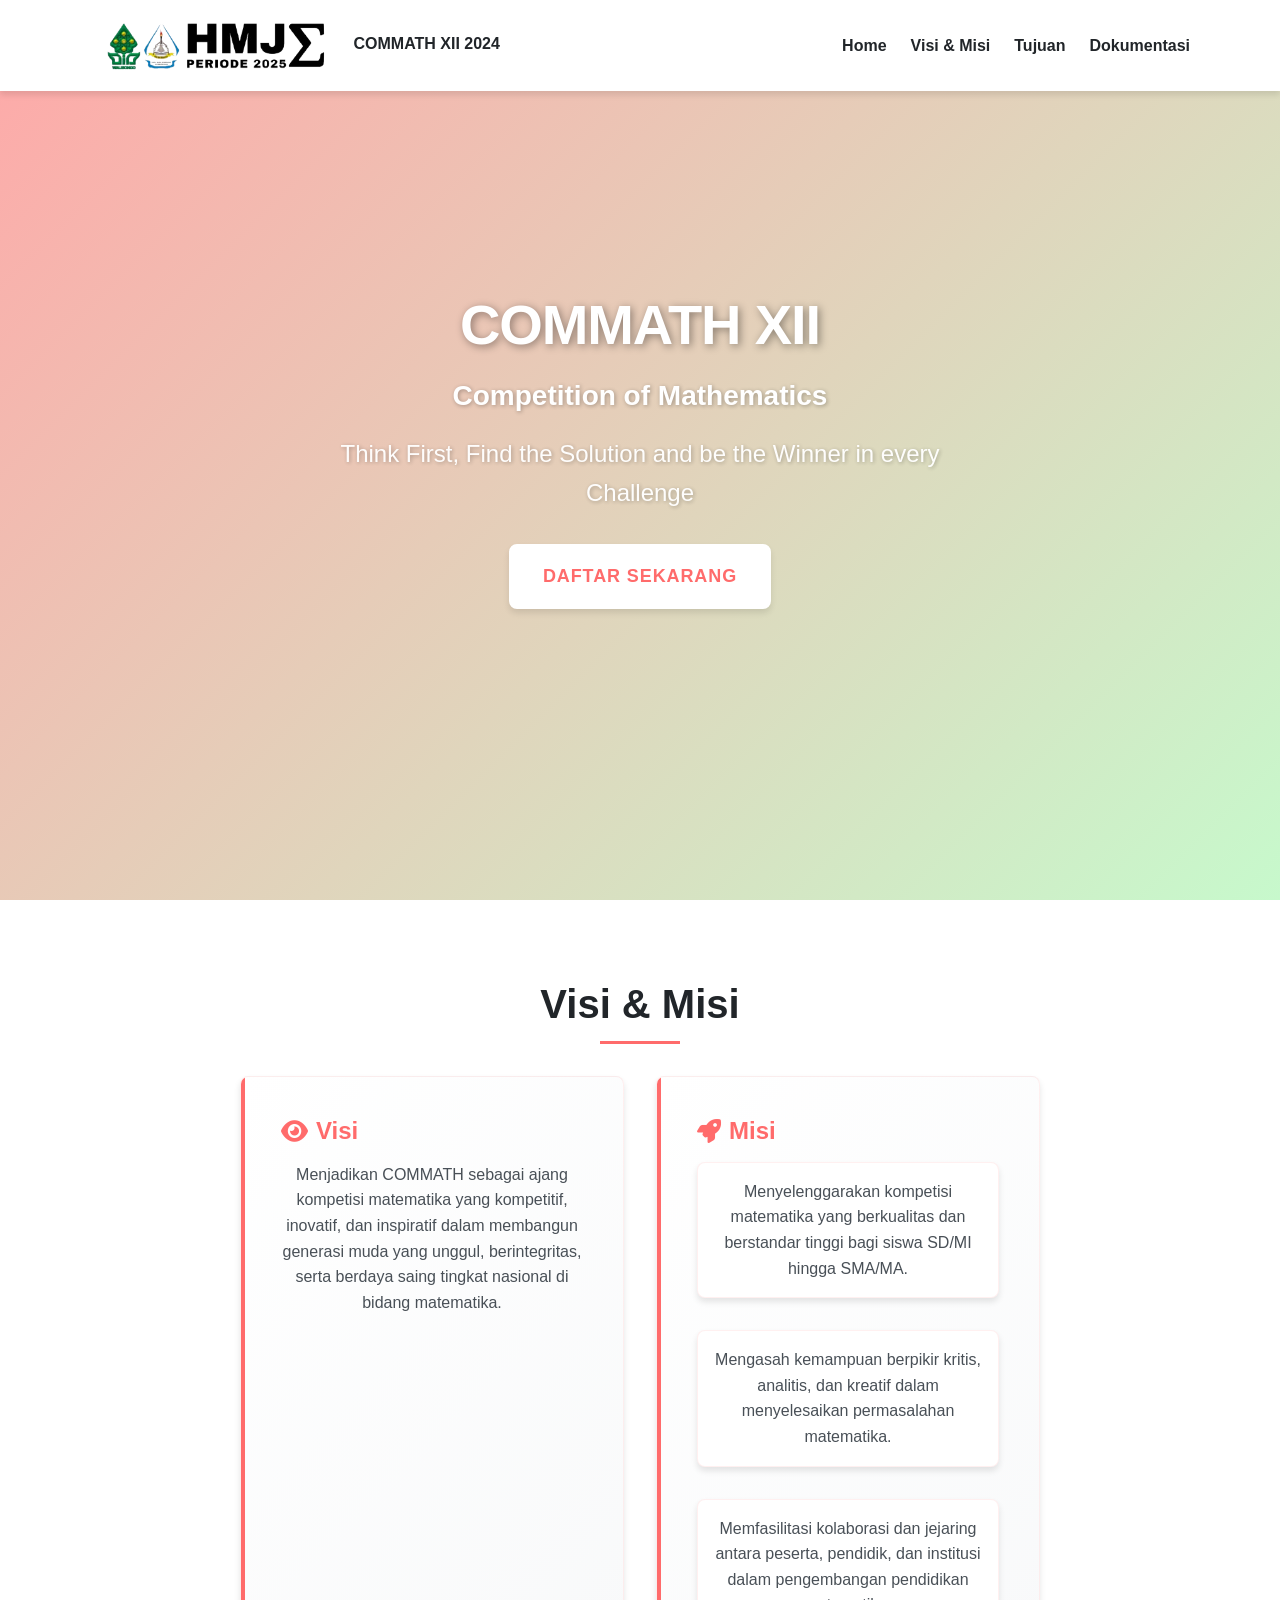
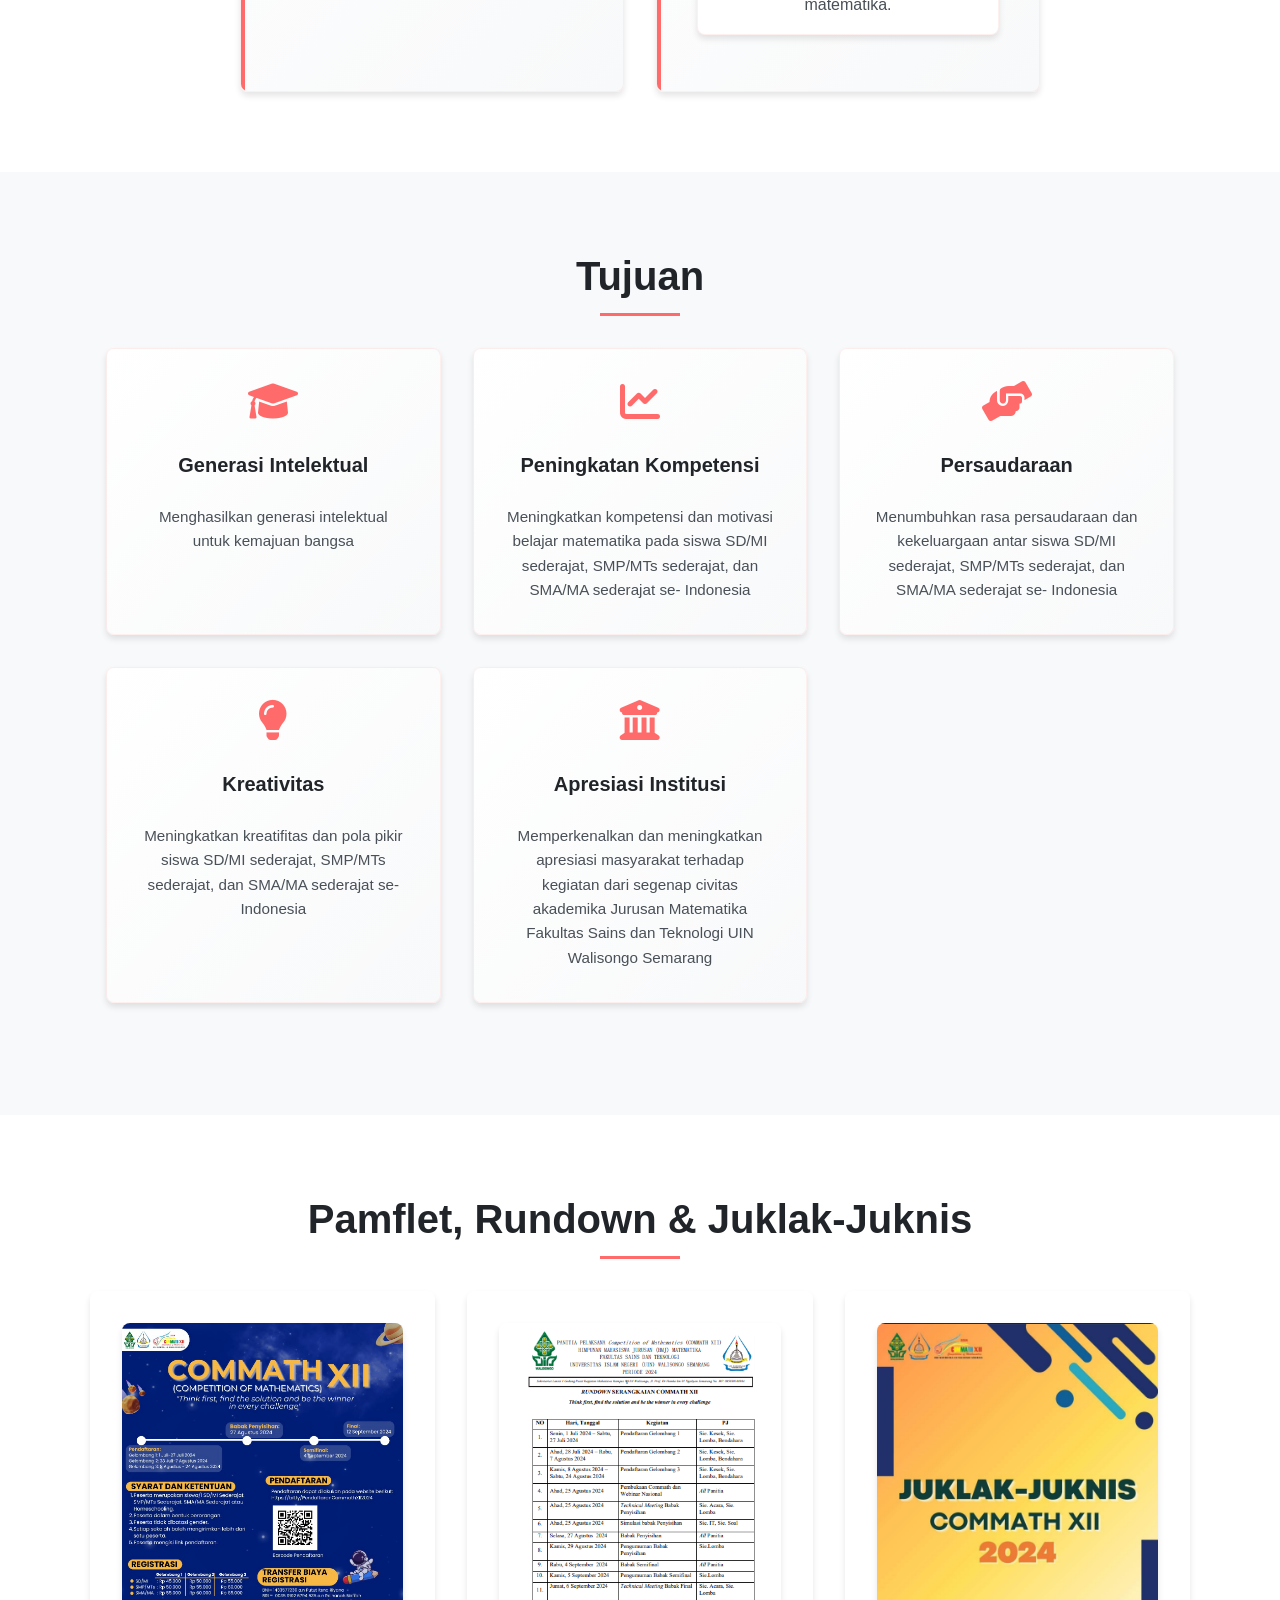
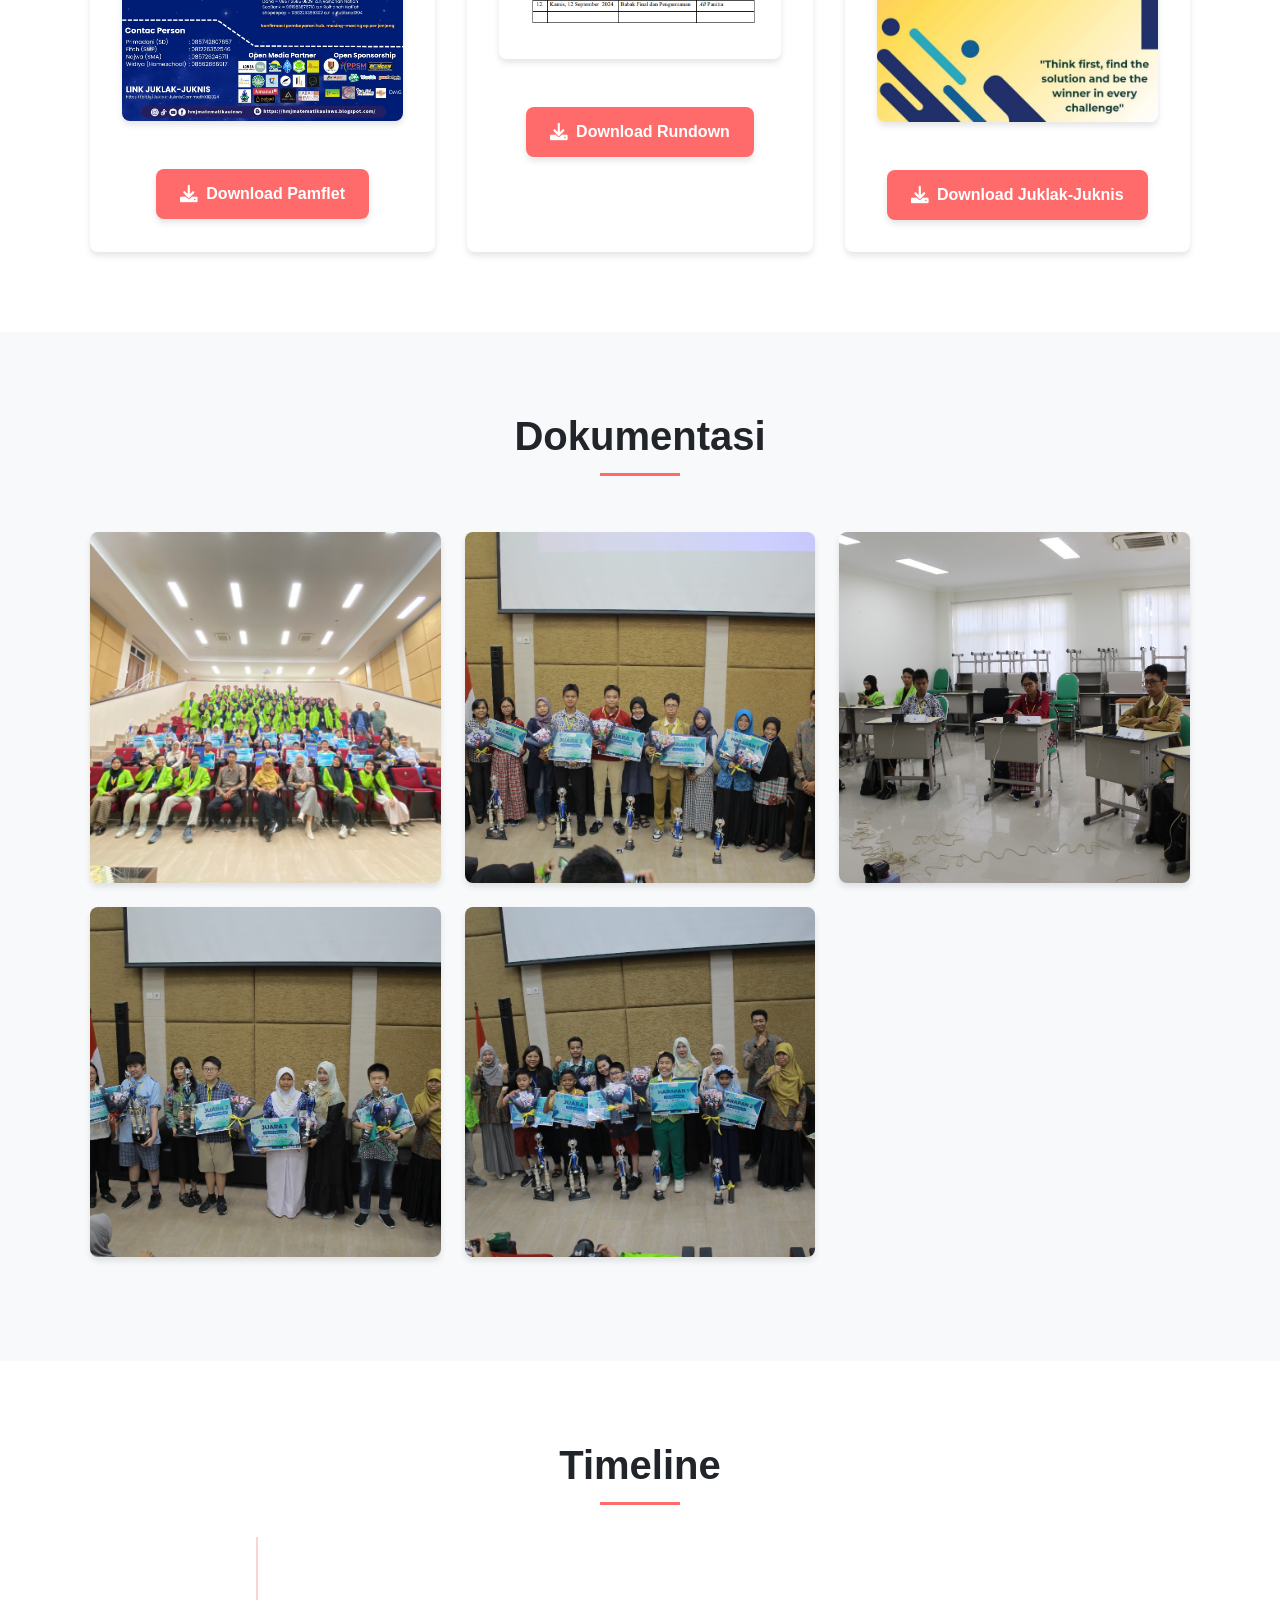
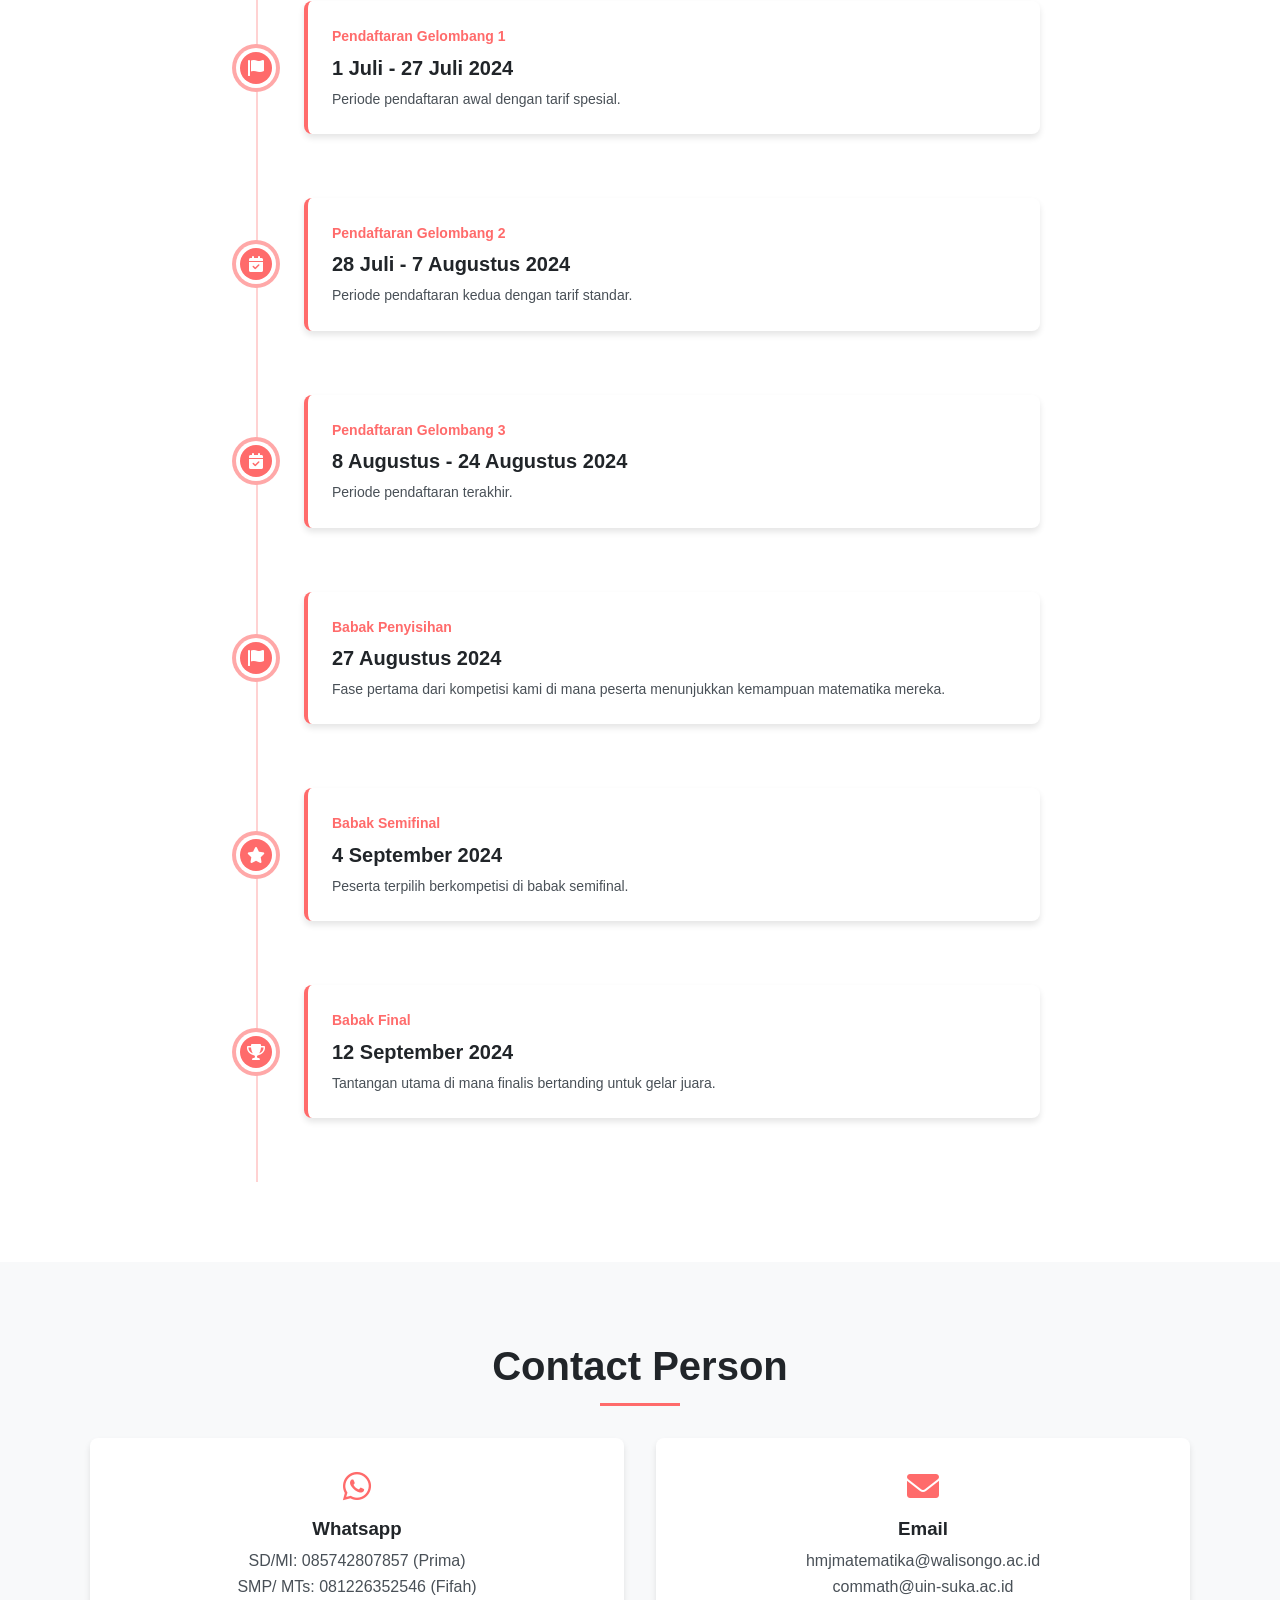
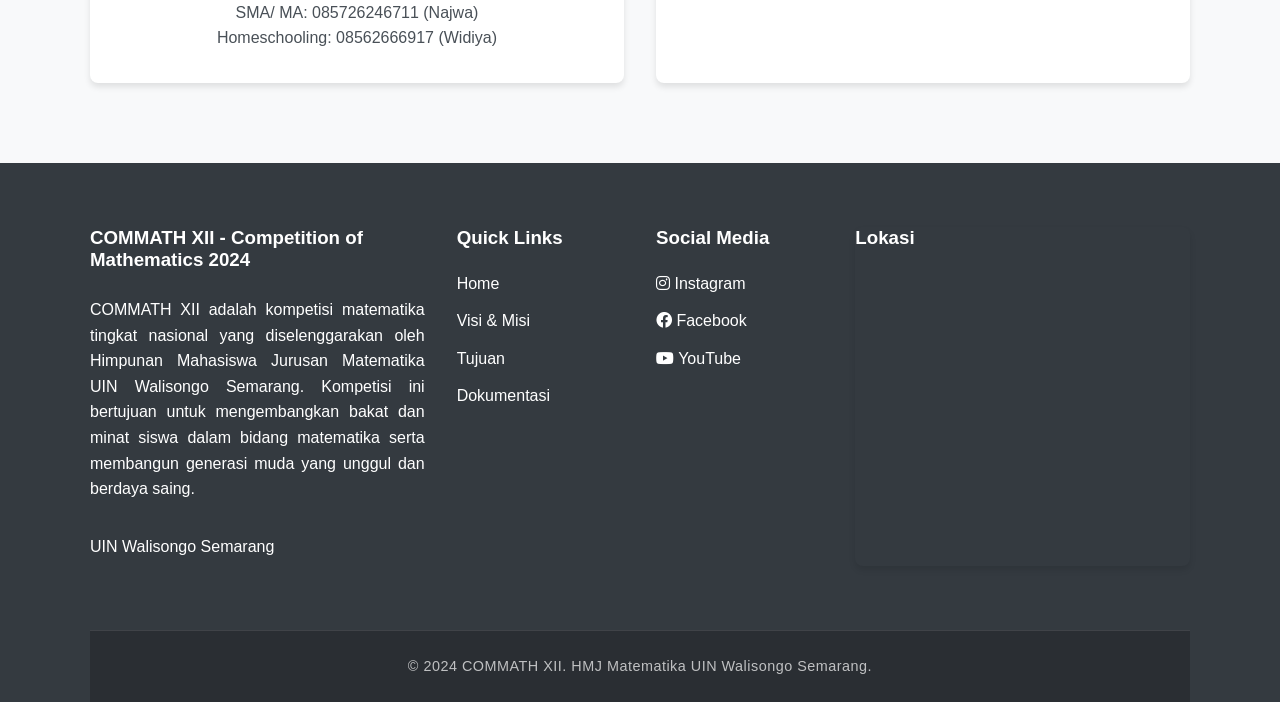
==== index.html @ 83145577 "update  sedikit" ====
<!DOCTYPE html>
<html lang="en">
<head>
  <meta charset="UTF-8">
  <meta name="viewport" content="width=device-width, initial-scale=1.0">
  <title>Commath XII 2024</title>

  <!-- Performance and SEO Optimizations -->
  <meta name="description" content="Official race event website with registration, results, and race information">
  <meta name="keywords" content="race, marathon, running event, sports">
  
  <link rel="preconnect" href="https://cdn.jsdelivr.net">
  <link rel="stylesheet" href="https://cdnjs.cloudflare.com/ajax/libs/font-awesome/6.0.0-beta3/css/all.min.css">
  <link rel="stylesheet" href="style.css">
  <link rel="icon" href="images/hmj-bulat.png" type="image/png">

</head>
<body>
    <!-- Navigation -->
    <nav>
        <div class="container">
            <div class="logo-container">
                <a href="index.html">
                    <img src="images/HMJ_MATH_4-removebg-preview (1).png" alt="Race Logo" style="height: 7.5vh; width: 27.5vh;">
                </a>
                <a href="Index.html">
                    <h4 class="logo-text" style="padding-top: 2.5%;">COMMATH XII 2024</h4>
                </a>
            </div>

            <div class="nav-links">
                <a href="index.html">Home</a>
                <a href="#vision-mission">Visi & Misi</a>
                <a href="#objectives">Tujuan</a>
                <a href="#documentation">Dokumentasi</a>
            </div>

            <button id="mobile-menu-toggle" class="mobile-menu-button">
                <i class="fas fa-bars"></i>
            </button>
        </div>
    </nav>

    <!-- Mobile Menu (Hidden by Default) -->
    <div id="mobile-menu" class="hidden">
        <div class="mobile-menu-links">
            <a href="#home">Home</a>
            <a href="#vision-mission">Visi & Misi</a>
            <a href="#objectives">Tujuan</a>
            <a href="#documentation">Dokumentasi</a>
        </div>
    </div>

    <!-- Hero Section -->
    <section id="home" class="hero section-divider">
        <div class="hero-bg">
            <div class="hero-overlay"></div>
        </div>

        <div class="hero-content">
            <h1 class="hero-title">COMMATH XII</h1>
            <p class="hero-subtitle">Competition of Mathematics</p>
            <p class="hero-tagline">Think First, Find the Solution and be the Winner in every Challenge</p>
            <a href="https://sites.google.com/student.walisongo.ac.id/commath-xii/home" class="button">Daftar Sekarang</a>
        </div>
    </section>

    <!-- Vision & Mission Section -->
    <section id="vision-mission" class="section section-dark section-divider">
        <div class="container">
            <h2 class="section-title">Visi & Misi</h2>
            <div class="section-content">
                <div class="vision-content">
                    <h3><i class="fas fa-eye"></i>Visi</h3>
                    <p>Menjadikan COMMATH sebagai ajang kompetisi matematika yang kompetitif, inovatif, dan inspiratif dalam membangun generasi muda yang unggul, berintegritas, serta berdaya saing tingkat nasional di bidang matematika.</p>
                </div>
                <div class="mission-content">
                    <h3><i class="fas fa-rocket"></i>Misi</h3>
                    <ul>
                        <li>Menyelenggarakan kompetisi matematika yang berkualitas dan berstandar tinggi bagi siswa SD/MI hingga SMA/MA.</li>
                        <li>Mengasah kemampuan berpikir kritis, analitis, dan kreatif dalam menyelesaikan permasalahan matematika.</li>
                        <li>Memfasilitasi kolaborasi dan jejaring antara peserta, pendidik, dan institusi dalam pengembangan pendidikan matematika.</li>
                    </ul>
                </div>
            </div>
        </div>
    </section>

    <!-- Objectives Section -->
    <section id="objectives" class="section section-light section-divider">
        <div class="container">
            <h2 class="section-title">Tujuan</h2>
            <div class="grid objectives-grid">
                <div class="card objective-card">
                    <i class="fas fa-graduation-cap"></i>
                    <h3>Generasi Intelektual</h3>
                    <p>Menghasilkan generasi intelektual untuk kemajuan bangsa</p>
                </div>
                <div class="card objective-card">
                    <i class="fas fa-chart-line"></i>
                    <h3>Peningkatan Kompetensi</h3>
                    <p>Meningkatkan kompetensi dan motivasi belajar matematika pada siswa SD/MI sederajat, SMP/MTs sederajat, dan SMA/MA sederajat se- Indonesia</p>
                </div>
                <div class="card objective-card">
                    <i class="fas fa-hands-helping"></i>
                    <h3>Persaudaraan</h3>
                    <p>Menumbuhkan rasa persaudaraan dan kekeluargaan antar siswa SD/MI sederajat, SMP/MTs sederajat, dan SMA/MA sederajat se- Indonesia</p>
                </div>
                <div class="card objective-card">
                    <i class="fas fa-lightbulb"></i>
                    <h3>Kreativitas</h3>
                    <p>Meningkatkan kreatifitas dan pola pikir siswa SD/MI sederajat, SMP/MTs sederajat, dan SMA/MA sederajat se- Indonesia</p>
                </div>
                <div class="card objective-card">
                    <i class="fas fa-university"></i>
                    <h3>Apresiasi Institusi</h3>
                    <p>Memperkenalkan dan meningkatkan apresiasi masyarakat terhadap kegiatan dari segenap civitas akademika Jurusan Matematika Fakultas Sains dan Teknologi UIN Walisongo Semarang</p>
                </div>
            </div>
        </div>
    </section>

    <!-- Pamphlet, Rundown & Rules Section -->
    <section id="pamphlet" class="section section-light section-divider">
        <div class="container">
            <h2 class="section-title">Pamflet, Rundown & Juklak-Juknis</h2>
            <div class="preview-grid">
                <div class="preview-item">
                    <div class="preview-container">
                        <img src="files/Pamflet.jpg" alt="Event Pamphlet" class="preview-image">
                        <a href="files/Pamflet.jpg" download class="download-button">
                            <i class="fas fa-download"></i> Download Pamflet
                        </a>
                    </div>
                </div>
                <div class="preview-item">
                    <div class="preview-container">
                        <img src="files/Rundown.png" alt="Event Rundown" class="preview-image">
                        <a href="files/RUNDOWN COMMATH XII 2024 .pdf" download class="download-button">
                            <i class="fas fa-download"></i> Download Rundown
                        </a>
                    </div>
                </div>
                <div class="preview-item">
                    <div class="preview-container">
                        <img src="files/Juklak-juknis.png" alt="Event Rundown" class="preview-image">
                        <a href="files/PETUNJUK PELAKSANAAN DAN PETUNJUK TEKNIS COMMATH XII 2024.pdf" download class="download-button">
                            <i class="fas fa-download"></i> Download Juklak-Juknis
                        </a>
                    </div>
                </div>
            </div>
        </div>
    </section>

    <!-- Documentation Section -->
    <section id="documentation" class="section section-dark section-divider">
        <div class="container">
            <h2 class="section-title">Dokumentasi</h2>
            <div class="masonry-gallery">
                <div class="gallery-item">
                    <img src="dokumentasi/commath 2024.jpg" alt="COMMATH 2024 Event">
                </div>
                <div class="gallery-item">
                    <img src="dokumentasi/IMG-20250308-WA0052.jpg" alt="COMMATH Documentation 1">
                </div>
                <div class="gallery-item">
                    <img src="dokumentasi/IMG-20250308-WA0053.jpg" alt="COMMATH Documentation 2">
                </div>
                <div class="gallery-item">
                    <img src="dokumentasi/IMG-20250308-WA0054.jpg" alt="COMMATH Documentation 3">
                </div>
                <div class="gallery-item">
                    <img src="dokumentasi/IMG-20250308-WA0055.jpg" alt="COMMATH Documentation 4">
                </div>
            </div>
        </div>
    </section>

    <!-- Schedule Section -->
    <section id="schedule" class="section section-dark section-divider">
        <div class="container">
            <h2 class="section-title">Timeline</h2>
            <div class="timeline">
                <div class="timeline-item">
                    <div class="timeline-dot">
                        <i class="fas fa-flag"></i>
                    </div>
                    <div class="timeline-content">
                        <div class="timeline-time">Pendaftaran Gelombang 1</div>
                        <h3 class="timeline-title">1 Juli - 27 Juli 2024</h3>
                        <p class="timeline-description">Periode pendaftaran awal dengan tarif spesial.</p>
                    </div>
                </div>

                <div class="timeline-item">
                    <div class="timeline-dot">
                        <i class="fas fa-calendar-check"></i>
                    </div>
                    <div class="timeline-content">
                        <div class="timeline-time">Pendaftaran Gelombang 2</div>
                        <h3 class="timeline-title">28 Juli - 7 Augustus 2024</h3>
                        <p class="timeline-description">Periode pendaftaran kedua dengan tarif standar.</p>
                    </div>
                </div>

                <div class="timeline-item">
                    <div class="timeline-dot">
                        <i class="fas fa-calendar-check"></i>
                    </div>
                    <div class="timeline-content">
                        <div class="timeline-time">Pendaftaran Gelombang 3</div>
                        <h3 class="timeline-title">8 Augustus - 24 Augustus 2024</h3>
                        <p class="timeline-description">Periode pendaftaran terakhir.</p>
                    </div>
                </div>

                <div class="timeline-item">
                    <div class="timeline-dot">
                        <i class="fas fa-flag"></i>
                    </div>
                    <div class="timeline-content">
                        <div class="timeline-time">Babak Penyisihan</div>
                        <h3 class="timeline-title">27 Augustus 2024</h3>
                        <p class="timeline-description">Fase pertama dari kompetisi kami di mana peserta menunjukkan kemampuan matematika mereka.</p>
                    </div>
                </div>

                <div class="timeline-item">
                    <div class="timeline-dot">
                        <i class="fas fa-star"></i>
                    </div>
                    <div class="timeline-content">
                        <div class="timeline-time">Babak Semifinal</div>
                        <h3 class="timeline-title">4 September 2024</h3>
                        <p class="timeline-description">Peserta terpilih berkompetisi di babak semifinal.</p>
                    </div>
                </div>

                <div class="timeline-item">
                    <div class="timeline-dot">
                        <i class="fas fa-trophy"></i>
                    </div>
                    <div class="timeline-content">
                        <div class="timeline-time">Babak Final</div>
                        <h3 class="timeline-title">12 September 2024</h3>
                        <p class="timeline-description">Tantangan utama di mana finalis bertanding untuk gelar juara.</p>
                    </div>
                </div>
            </div>
        </div>
    </section>



    <!-- Contact Section -->
    <section id="contact" class="section section-light section-divider">
        <div class="container">
            <h2 class="section-title">Contact Person</h2>
            <div class="contact-grid">
                <div class="contact-card">
                    <i class="fab fa-whatsapp fa-2x"></i>
                    <h3>Whatsapp</h3>
                    <a href="https://wa.me/+6285742807857"><p>SD/MI: 085742807857 (Prima)</p></a>
                    <a href="https://wa.me/+6281226352546"><p>SMP/ MTs: 081226352546 (Fifah) </p></a>
                    <a href="https://wa.me/+6285726246711"><p>SMA/ MA: 085726246711 (Najwa) </p></a>
                    <a href="https://wa.me/+628562666917"><p>Homeschooling: 08562666917 (Widiya)</p></a>
                </div>
                <div class="contact-card">
                    <i class="fas fa-envelope fa-2x"></i>
                    <h3>Email</h3>
                    <p>hmjmatematika@walisongo.ac.id</p>
                    <p>commath@uin-suka.ac.id</p>
                </div>
            </div>
        </div>
    </section>

    <!-- Footer Section -->
    <footer class="footer section-dark">
        <div class="container">
            <div class="footer-content-simple">
                <div class="footer-info">
                    <h3>COMMATH XII - Competition of Mathematics 2024</h3>
                    <span>COMMATH XII adalah kompetisi matematika tingkat nasional yang diselenggarakan oleh Himpunan Mahasiswa Jurusan Matematika UIN Walisongo Semarang. Kompetisi ini bertujuan untuk mengembangkan bakat dan minat siswa dalam bidang matematika serta membangun generasi muda yang unggul dan berdaya saing.</span>
                    <span>UIN Walisongo Semarang</span>
                </div>
                <div class="footer-links">
                    <h3>Quick Links</h3>
                    <a href="#home">Home</a>
                    <a href="#vision-mission">Visi & Misi</a>
                    <a href="#objectives">Tujuan</a>
                    <a href="#documentation">Dokumentasi</a>
                </div>
                <div class="footer-links">
                    <h3>Social Media</h3>
                    <a href="https://www.instagram.com/commath_xii?igsh=dm9lcGppYjM4enRo" target="_blank" rel="noopener noreferrer"><i class="fab fa-instagram"></i> Instagram</a>
                    <a href="https://www.facebook.com/commath.uinws" target="_blank" rel="noopener noreferrer"><i class="fab fa-facebook"></i> Facebook</a>
                    <a href="https://www.youtube.com/@hmjmatematikauinws" target="_blank" rel="noopener noreferrer"><i class="fab fa-youtube"></i> YouTube</a>
                </div>
                <div class="footer-map">
                    <h3>Lokasi</h3>
                    <iframe src="https://www.google.com/maps/embed?pb=!1m18!1m12!1m3!1d12354.808992636892!2d110.34227002259759!3d-6.992892138251062!2m3!1f0!2f0!3f0!3m2!1i1024!2i768!4f13.1!3m3!1m2!1s0x2e708bbf356c97a5%3A0x526e5a5b2b1eb18e!2sUniversitas%20Islam%20Negeri%20Walisongo%20Semarang!5e1!3m2!1sid!2sid!4v1741941504919!5m2!1sid!2sid" style="border:0; width:100%; height:300px;" allowfullscreen="" loading="lazy"></iframe>
                </div>
            </div>
            <div class="footer-bottom">
                <p class="footer-text">&copy; 2024 COMMATH XII. HMJ Matematika UIN Walisongo Semarang.</p>
            </div>
        </div>
    </footer>

    <script>
        // Mobile Menu Toggle
        const mobileMenuToggle = document.getElementById('mobile-menu-toggle');
        const mobileMenu = document.getElementById('mobile-menu');
        const overlay = document.createElement('div');
        overlay.classList.add('overlay');
        document.body.appendChild(overlay);

        function toggleMobileMenu() {
            mobileMenu.classList.toggle('active');
            overlay.classList.toggle('active');
            document.body.style.overflow = mobileMenu.classList.contains('active') ? 'hidden' : '';
        }

        mobileMenuToggle.addEventListener('click', toggleMobileMenu);
        overlay.addEventListener('click', toggleMobileMenu);

        // Add click event listeners to mobile menu links
        const mobileMenuLinks = document.querySelectorAll('.mobile-menu-links a');
        mobileMenuLinks.forEach(link => {
            link.addEventListener('click', toggleMobileMenu);
        });

        // Smooth Scrolling
        document.querySelectorAll('a[href^="#"]').forEach(anchor => {
            anchor.addEventListener('click', function (e) {
                e.preventDefault();
                document.querySelector(this.getAttribute('href'))
                    .scrollIntoView({
                        behavior: 'smooth'
                    });
            });
        });

        // FAQ Toggle Functionality
        function toggleFAQ(id) {
            const answer = document.getElementById(`faq-answer-${id}`);
            const icon = answer.previousElementSibling.querySelector('i');
            
            if (answer.style.display === 'block') {
                answer.style.display = 'none';
                icon.classList.remove('fa-chevron-up');
                icon.classList.add('fa-chevron-down');
            } else {
                answer.style.display = 'block';
                icon.classList.remove('fa-chevron-down');
                icon.classList.add('fa-chevron-up');
            }
        }

        // Lightbox Functionality
        function openLightbox(imageSrc) {
            const lightbox = document.getElementById('lightbox');
            const lightboxImg = document.getElementById('lightbox-img');
            lightboxImg.src = imageSrc;
            lightbox.style.display = 'flex';
        }

        function closeLightbox() {
            document.getElementById('lightbox').style.display = 'none';
        }

        // Performance and Accessibility Improvements
        document.addEventListener('DOMContentLoaded', () => {
            // Lazy load images
            const images = document.querySelectorAll('img[src]');
            const imageObserver = new IntersectionObserver((entries, observer) => {
                entries.forEach(entry => {
                    if (entry.isIntersecting) {
                        const img = entry.target;
                        img.setAttribute('loading', 'lazy');
                        observer.unobserve(img);
                    }
                });
            });

            images.forEach(img => imageObserver.observe(img));

            // Keyboard accessibility for lightbox
            document.addEventListener('keydown', (e) => {
                const lightbox = document.getElementById('lightbox');
                if (e.key === 'Escape' && lightbox.style.display === 'flex') {
                    closeLightbox();
                }
            });
        });
    </script>
</body>
</html>
---- style.css ----
:root {
  --color-primary: #ff6b6b;
  --color-primary-rgb: 255, 107, 107;
  --color-primary-light: #ffa8a8;
  --color-primary-dark: #e63946;
  --color-secondary: #4ecdc4;
  --color-secondary-light: #c7f9cc;
  --color-secondary-dark: #1a936f;
  --color-background: #f8f9fa;
  --color-text: #212529;
  --color-text-rgb: 33, 37, 41;
  --color-text-light: #495057;
  --color-white: #ffffff;
  --color-dark: #343a40;
  --color-accent: #ffbe0b;
  --color-success: #38b000;
  --color-info: #3a86ff;
  --color-warning: #ff9e00;
  --color-danger: #d90429;
  --shadow-sm: 0 2px 4px rgba(0, 0, 0, 0.05);
  --shadow: 0 4px 6px rgba(0, 0, 0, 0.1);
  --shadow-lg: 0 10px 15px rgba(0, 0, 0, 0.1);
  --border-radius: 8px;
  --border-radius-lg: 12px;
  --transition: all 0.3s ease;
}

* {
  margin: 0;
  padding: 0;
  box-sizing: border-box;
}

body {
  font-family: 'Montserrat', sans-serif;
  background-color: var(--color-background);
  color: var(--color-text);
  line-height: 1.6;
  overflow-x: hidden;
}

.container {
  width: 100%;
  max-width: 1200px;
  margin: 0 auto;
  padding: 0 20px;
}

h1, h2, h3, h4, h5, h6 {
  margin-bottom: 0.5em;
  line-height: 1.2;
  font-weight: 700;
}

a {
  text-decoration: none;
  color: inherit;
}

ul {
  list-style: none;
}

img {
  max-width: 100%;
  height: auto;
}

/* Utilities */
.text-center {
  text-align: center;
}

.mt-1 { margin-top: 0.25rem; }
.mt-2 { margin-top: 0.5rem; }
.mt-3 { margin-top: 1rem; }
.mt-4 { margin-top: 1.5rem; }
.mt-5 { margin-top: 3rem; }

.mb-1 { margin-bottom: 0.25rem; }
.mb-2 { margin-bottom: 0.5rem; }
.mb-3 { margin-bottom: 1rem; }
.mb-4 { margin-bottom: 1.5rem; }
.mb-5 { margin-bottom: 3rem; }

/* Navigation */
nav {
  position: fixed;
  top: 0;
  left: 0;
  right: 0;
  z-index: 100;
  background-color: var(--color-white);
  box-shadow: var(--shadow);
  padding: 0.5rem 0;
  transition: var(--transition);
}

nav.scrolled {
  padding: 0.5rem 0;
}

nav .container {
  display: flex;
  justify-content: space-between;
  align-items: center;
}

.logo-container {
  display: flex;
  align-items: center;
}

.logo-container img {
  height: 40px;
  width: auto;
  margin-right: 1rem;
  transition: var(--transition);
}

.nav-links {
  display: none;
}

.nav-links a {
  color: var(--color-text);
  font-weight: 600;
  margin-left: 1.5rem;
  position: relative;
  padding: 0.5rem 0;
  transition: var(--transition);
}

.nav-links a:hover {
  color: var(--color-primary);
}

.nav-links a::after {
  content: '';
  position: absolute;
  width: 0;
  height: 2px;
  bottom: 0;
  left: 50%;
  transform: translateX(-50%);
  background-color: var(--color-primary);
  transition: var(--transition);
}

.nav-links a:hover::after,
.nav-links a.active::after {
  width: 100%;
}

.nav-links a.active {
  color: var(--color-primary);
}

.mobile-menu-button {
  background: none;
  border: none;
  color: var(--color-text);
  font-size: 1.5rem;
  cursor: pointer;
  transition: var(--transition);
  width: 40px;
  height: 40px;
  display: flex;
  align-items: center;
  justify-content: center;
  border-radius: 50%;
}

.mobile-menu-button:hover {
  background-color: var(--color-background);
  color: var(--color-primary);
}

/* Mobile Menu */
.overlay {
  position: fixed;
  top: 0;
  left: 0;
  right: 0;
  bottom: 0;
  background-color: rgba(0, 0, 0, 0.5);
  z-index: 150;
  opacity: 0;
  visibility: hidden;
  transition: var(--transition);
}

.overlay.active {
  opacity: 1;
  visibility: visible;
}

#mobile-menu {
  position: fixed;
  top: 0;
  right: -100%;
  width: 80%;
  max-width: 300px;
  height: 100%;
  background-color: var(--color-white);
  box-shadow: var(--shadow-lg);
  z-index: 200;
  transition: var(--transition);
  padding: 2rem;
  display: flex;
  flex-direction: column;
}

#mobile-menu.active {
  right: 0;
}

.mobile-menu-header {
  display: flex;
  justify-content: space-between;
  align-items: center;
  margin-bottom: 2rem;
}

.mobile-menu-close {
  background: none;
  border: none;
  color: var(--color-text);
  font-size: 1.5rem;
  cursor: pointer;
  transition: var(--transition);
}

.mobile-menu-close:hover {
  color: var(--color-primary);
}

.mobile-menu-links {
  display: flex;
  flex-direction: column;
}

.mobile-menu-links a {
  padding: 0.75rem 0;
  font-size: 1.125rem;
  font-weight: 600;
  color: var(--color-text);
  border-bottom: 1px solid var(--color-background);
  transition: var(--transition);
}

.mobile-menu-links a:hover {
  color: var(--color-primary);
  padding-left: 0.5rem;
}

/* Hero Section */
.hero {
  position: relative;
  height: 100vh;
  display: flex;
  align-items: center;
  justify-content: center;
  text-align: center;
  overflow: hidden;
}

.hero-bg {
  position: absolute;
  top: 0;
  left: 0;
  width: 100%;
  height: 100%;
  background: linear-gradient(135deg, var(--color-primary-light), var(--color-secondary-light));
  z-index: 1;
}

.hero-overlay {
  position: absolute;
  top: 0;
  left: 0;
  width: 100%;
  height: 100%;
  z-index: 2;
}

.hero-content {
  position: relative;
  z-index: 3;
  padding: 0 20px;
  max-width: 800px;
  opacity: 0;
  transform: translateY(20px);
  animation: fadeInUp 1s ease-out forwards;
}

@keyframes fadeInUp {
  from {
    opacity: 0;
    transform: translateY(20px);
  }
  to {
    opacity: 1;
    transform: translateY(0);
  }
}

.hero-title {
  font-size: 3.5rem;
  font-weight: 800;
  margin-bottom: 1rem;
  color: var(--color-white);
  line-height: 1.2;
  letter-spacing: -0.02em;
  text-shadow: 2px 2px 8px rgba(0, 0, 0, 0.4);
}

.hero-subtitle {
  font-size: 1.75rem;
  color: var(--color-white);
  margin-bottom: 1rem;
  opacity: 1;
  font-weight: 600;
  text-shadow: 1px 1px 4px rgba(0, 0, 0, 0.3);
}

.hero-tagline {
  font-size: 1.25rem;
  color: var(--color-white);
  max-width: 42rem;
  margin: 0 auto 2rem;
  opacity: 0.95;
  line-height: 1.6;
  text-shadow: 1px 1px 4px rgba(0, 0, 0, 0.3);
}

.hero .button {
  font-size: 1.125rem;
  padding: 1rem 2rem;
  text-transform: uppercase;
  letter-spacing: 0.05em;
  background-color: var(--color-white);
  color: var(--color-primary);
  border: 2px solid var(--color-white);
  transition: all 0.3s ease;
}

.hero .button:hover {
  background-color: transparent;
  color: var(--color-white);
  transform: translateY(-2px);
  box-shadow: 0 4px 12px rgba(0, 0, 0, 0.15);
}

@media (max-width: 768px) {
  .hero-title {
    font-size: 2.5rem;
  }
  
  .hero-subtitle {
    font-size: 1.5rem;
  }
  
  .hero-tagline {
    font-size: 1.125rem;
  }
  
  .hero .button {
    font-size: 1rem;
    padding: 0.875rem 1.75rem;
  }
}

.button {
  display: inline-block;
  background-color: var(--color-primary);
  color: var(--color-white);
  padding: 0.75rem 1.5rem;
  border-radius: var(--border-radius);
  font-weight: 600;
  box-shadow: var(--shadow);
  transition: var(--transition);
  border: none;
  cursor: pointer;
}

.button:hover {
  background-color: var(--color-primary-dark);
  transform: translateY(-2px);
  box-shadow: var(--shadow-lg);
}

.button.button-secondary {
  background-color: var(--color-secondary);
}

.button.button-secondary:hover {
  background-color: var(--color-secondary-dark);
}

.button.button-outline {
  background-color: transparent;
  border: 2px solid var(--color-primary);
  color: var(--color-primary);
}

.button.button-outline:hover {
  background-color: var(--color-primary);
  color: var(--color-white);
}

/* Section Styles */
.section {
  padding: 5rem 0;
}

.section:nth-child(even) {
  background-color: var(--color-white);
}

.section-title {
  font-size: 2rem;
  font-weight: 700;
  text-align: center;
  color: var(--color-text);
  margin-bottom: 2rem;
  position: relative;
  padding-bottom: 1rem;
}

.section-title::after {
  content: '';
  position: absolute;
  bottom: 0;
  left: 50%;
  transform: translateX(-50%);
  width: 80px;
  height: 3px;
  background-color: var(--color-primary);
}

.section-content {
  color: var(--color-text-light);
  text-align: center;
  max-width: 800px;
  margin: 0 auto;
  display: flex;
  flex-direction: column;
  gap: 2rem;
}

@media (min-width: 768px) {
  .section-content {
    flex-direction: row;
    justify-content: space-between;
  }
}

.vision-content,
.mission-content {
  flex: 1;
  min-width: 300px;
  background: linear-gradient(135deg, var(--color-white) 0%, var(--color-background) 100%);
  padding: 2.5rem;
  border-radius: var(--border-radius);
  box-shadow: var(--shadow);
  transition: all 0.4s ease;
  position: relative;
  overflow: hidden;
  border: 1px solid rgba(var(--color-primary-rgb), 0.1);
}

.vision-content:hover,
.mission-content:hover {
  transform: translateY(-8px);
  box-shadow: var(--shadow-lg);
  border-color: var(--color-primary);
  background: linear-gradient(135deg, var(--color-white) 0%, rgba(var(--color-primary-rgb), 0.05) 100%);
}

.vision-content::before,
.mission-content::before {
  content: '';
  position: absolute;
  top: 0;
  left: 0;
  width: 4px;
  height: 100%;
  background-color: var(--color-primary);
  transition: var(--transition);
}

.vision-content:hover::before,
.mission-content:hover::before {
  width: 6px;
}

.vision-content h3,
.mission-content h3 {
  color: var(--color-primary);
  font-size: 1.5rem;
  margin-bottom: 1rem;
  display: flex;
  align-items: center;
  gap: 0.5rem;
}

.vision-content h3::before,
.mission-content h3::before {
  font-family: 'Font Awesome 5 Free';
  font-weight: 900;
}

.mission-content ul {
  list-style: none;
  padding: 0;
  margin: 0;
  display: flex;
  flex-wrap: wrap;
  gap: 1rem;
  justify-content: center;
}

.mission-content ul li {
  margin-bottom: 1rem;
  padding: 1rem;
  position: relative;
  transition: var(--transition);
  flex: 1;
  min-width: 250px;
  background: var(--color-white);
  border-radius: var(--border-radius);
  box-shadow: var(--shadow);
  border: 1px solid rgba(var(--color-primary-rgb), 0.1);
}

.mission-content ul li::before {
  font-family: 'Font Awesome 5 Free';
  font-weight: 900;
  color: var(--color-primary);
  margin-right: 0.5rem;
  transition: var(--transition);
}

.mission-content ul li:hover {
  transform: translateY(-5px);
  box-shadow: var(--shadow-lg);
  border-color: var(--color-primary);
  background: linear-gradient(135deg, var(--color-white) 0%, rgba(var(--color-primary-rgb), 0.05) 100%);
}

.mission-content ul li:hover::before {
  transform: scale(1.2);
}

/* Card Styles */
.objective-card {
  background: linear-gradient(135deg, var(--color-white) 0%, var(--color-background) 100%);
  border-radius: var(--border-radius);
  box-shadow: var(--shadow);
  padding: 2rem;
  transition: all 0.4s ease;
  text-align: center;
  border: 1px solid rgba(var(--color-primary-rgb), 0.1);
  display: flex;
  flex-direction: column;
  align-items: center;
  gap: 1rem;
  min-height: 280px;
}

.objective-card:hover {
  transform: translateY(-8px);
  box-shadow: var(--shadow-lg);
  border-color: var(--color-primary);
  background: linear-gradient(135deg, var(--color-white) 0%, rgba(var(--color-primary-rgb), 0.05) 100%);
}

.objective-card i {
  font-size: 2.5rem;
  color: var(--color-primary);
  margin-bottom: 1rem;
  transition: transform 0.3s ease;
}

.objective-card:hover i {
  transform: scale(1.1);
}

.objective-card h3 {
  color: var(--color-text);
  font-size: 1.25rem;
  margin-bottom: 0.75rem;
  font-weight: 600;
}

.objective-card p {
  color: var(--color-text-light);
  font-size: 0.95rem;
  line-height: 1.6;
}

/* Grid Layout */
.objectives-grid {
  display: grid;
  grid-template-columns: repeat(auto-fit, minmax(280px, 1fr));
  gap: 2rem;
  max-width: 1200px;
  margin: 2rem auto;
  padding: 0 1rem;
}

/* Schedule and Rules */
.schedule-list, .rules-list {
  color: var(--color-text-light);
  text-align: left;
  list-style: none;
}

.schedule-list li, .rules-list li {
  margin-bottom: 1rem;
  padding: 1rem;
  background-color: var(--color-white);
  border-radius: var(--border-radius);
  box-shadow: var(--shadow);
  transition: var(--transition);
  border-left: 3px solid var(--color-primary);
}

.schedule-list li:hover, .rules-list li:hover {
  transform: translateX(5px);
  box-shadow: var(--shadow-lg);
}

.download-button {
  display: inline-block;
  background-color: var(--color-primary);
  color: var(--color-white);
  padding: 0.75rem 1.5rem;
  border-radius: var(--border-radius);
  font-weight: 600;
  box-shadow: var(--shadow);
  transition: var(--transition);
  margin: 1.5rem auto 0;
  border: none;
  cursor: pointer;
}

.download-button:hover {
  background-color: var(--color-primary-dark);
  transform: translateY(-2px);
  box-shadow: var(--shadow-lg);
}

/* Preview Grid Layout */
.preview-grid {
  display: grid;
  grid-template-columns: repeat(auto-fit, minmax(300px, 1fr));
  gap: 2rem;
  margin-top: 2rem;
  width: 100%;
}

.preview-item {
  background: var(--color-white);
  border-radius: var(--border-radius);
  padding: 2rem;
  box-shadow: var(--shadow);
  transition: var(--transition);
}

.preview-item:hover {
  transform: translateY(-5px);
  box-shadow: var(--shadow-lg);
}

.preview-container {
  display: flex;
  flex-direction: column;
  align-items: center;
  gap: 1.5rem;
}

.preview-image {
  width: 100%;
  max-height: 400px;
  object-fit: contain;
  border-radius: var(--border-radius);
  box-shadow: var(--shadow);
}

.download-button {
  display: inline-flex;
  align-items: center;
  gap: 0.5rem;
  background-color: var(--color-primary);
  color: var(--color-white);
  padding: 0.75rem 1.5rem;
  border-radius: var(--border-radius);
  font-weight: 600;
  transition: var(--transition);
  text-decoration: none;
}

.download-button:hover {
  background-color: var(--color-primary-dark);
  transform: translateY(-2px);
}

.download-button i {
  font-size: 1.1em;
}

@media (max-width: 768px) {
  .preview-grid {
    grid-template-columns: 1fr;
    gap: 1.5rem;
  }
  
  .preview-image {
    max-height: 300px;
    width: 100%;
  }
  
  .preview-item {
    padding: 1.5rem;
  }


.preview-image {
  max-width: 100%;
  height: auto;
  border-radius: var(--border-radius);
  margin-bottom: 1rem;
}

.download-button {
  display: inline-block;
  background-color: var(--color-primary);
  color: var(--color-white);
  padding: 0.75rem 1.5rem;
  border-radius: var(--border-radius);
  font-weight: 600;
  box-shadow: var(--shadow);
  transition: var(--transition);
  font-weight: 600;
  box-shadow: var(--shadow);
  transition: var(--transition);
  border: none;
  cursor: pointer;
  width: 100%;
  max-width: 200px;
  margin: 0 auto;
}

.download-button:hover {
  background-color: var(--color-primary-dark);
  transform: translateY(-2px);
  box-shadow: var(--shadow-lg);
}

/* Preview Grid Layout */
.preview-grid {
  display: grid;
  grid-template-columns: repeat(auto-fit, minmax(300px, 1fr));
  gap: 2rem;
  margin-top: 2rem;
  width: 100%;
}

.preview-item {
  background: var(--color-white);
  border-radius: var(--border-radius);
  padding: 2rem;
  box-shadow: var(--shadow);
  transition: var(--transition);
}

.preview-item:hover {
  transform: translateY(-5px);
  box-shadow: var(--shadow-lg);
}

.preview-container {
  display: flex;
  flex-direction: column;
  align-items: center;
  gap: 1.5rem;
}

.preview-image {
  width: 100%;
  max-height: 400px;
  object-fit: contain;
  border-radius: var(--border-radius);
  box-shadow: var(--shadow);
}

.download-button {
  display: inline-flex;
  align-items: center;
  gap: 0.5rem;
  background-color: var(--color-primary);
  color: var(--color-white);
  padding: 0.75rem 1.5rem;
  border-radius: var(--border-radius);
  font-weight: 600;
  transition: var(--transition);
  text-decoration: none;
}

.download-button:hover {
  background-color: var(--color-primary-dark);
  transform: translateY(-2px);
}

.download-button i {
  font-size: 1.1em;
}
}
@media (max-width: 768px) {
  .preview-grid {
    grid-template-columns: 1fr;
    gap: 1.5rem;
  }
  
  .preview-image {
    max-height: 300px;
    width: 100%;
  }
  
  .preview-item {
    padding: 1.5rem;
  }
}

.preview-image {
  width: 100%;
  max-height: 400px;
  object-fit: contain;
  border-radius: var(--border-radius);
  box-shadow: var(--shadow);
}

@media (max-width: 768px) {
  .preview-grid {
    grid-template-columns: 1fr;
  }
}

/* Lightbox */
#lightbox {
    position: fixed;
    inset: 0;
    background-color: rgba(0, 0, 0, 0.9);
    display: flex;
    align-items: center;
    justify-content: center;
    z-index: 1000;
    opacity: 0;
    visibility: hidden;
    transition: var(--transition);
}

#lightbox.active {
    opacity: 1;
    visibility: visible;
}

.lightbox-content {
    position: relative;
    max-width: 90%;
    max-height: 90vh;
}

.lightbox-content img {
    max-width: 100%;
    max-height: 90vh;
    object-fit: contain;
}

.lightbox-close {
    position: absolute;
    top: -40px;
    right: 0;
    color: var(--color-white);
    font-size: 2rem;
    cursor: pointer;
    transition: var(--transition);
}

.lightbox-close:hover {
    color: var(--color-primary);
}

.lightbox-nav {
    position: absolute;
    top: 50%;
    transform: translateY(-50%);
    background: rgba(255, 255, 255, 0.1);
    color: var(--color-white);
    padding: 1rem;
    cursor: pointer;
    border: none;
    border-radius: var(--border-radius);
    transition: var(--transition);
}

.lightbox-nav:hover {
    background: rgba(255, 255, 255, 0.2);
}

.lightbox-nav.prev {
    left: -60px;
}

.lightbox-nav.next {
    right: -60px;
}

/* Gallery */
.gallery {
  display: grid;
  grid-template-columns: repeat(2, 1fr);
  gap: 1rem;
  margin-top: 2rem;
}

/* Documentation Gallery */
.masonry-gallery {
    display: grid;
    grid-template-columns: repeat(auto-fill, minmax(300px, 1fr));
    gap: 1.5rem;
    padding: 1.5rem 0;
}

.gallery-item {
    position: relative;
    border-radius: var(--border-radius);
    overflow: hidden;
    box-shadow: var(--shadow);
    cursor: pointer;
    transition: var(--transition);
    aspect-ratio: 1;
}

.gallery-item:hover {
    transform: scale(1.02);
    box-shadow: var(--shadow-lg);
}

.gallery-item img {
    width: 100%;
    height: 100%;
    object-fit: cover;
    display: block;
    transition: var(--transition);
}

.gallery-item {
    cursor: default;
}

/* Responsive Gallery */
@media (max-width: 768px) {
    .masonry-gallery {
        grid-template-columns: repeat(auto-fill, minmax(250px, 1fr));
    }
}

@media (max-width: 480px) {
    .masonry-gallery {
        grid-template-columns: 1fr;
    }
}

#lightbox {
  position: fixed;
  inset: 0;
  background-color: rgba(0, 0, 0, 0.9);
  display: flex;
  align-items: center;
  justify-content: center;
  z-index: 1000;
  opacity: 0;
  visibility: hidden;
  transition: var(--transition);
}

#lightbox.active {
  opacity: 1;
  visibility: visible;
}

.lightbox-content {
  position: relative;
  max-width: 90%;
  max-height: 90%;
}

.lightbox-close {
  position: absolute;
  top: -40px;
  right: 0;
  color: var(--color-white);
  font-size: 2rem;
  cursor: pointer;
  transition: var(--transition);
}

.lightbox-close:hover {
    color: var(--color-primary);
}

.lightbox-nav {
    position: absolute;
    top: 50%;
    transform: translateY(-50%);
    color: var(--color-white);
    font-size: 2rem;
    cursor: pointer;
    transition: var(--transition);
    width: 50px;
    height: 50px;
    display: flex;
    align-items: center;
    justify-content: center;
    background-color: rgba(0, 0, 0, 0.3);
    border-radius: 50%;
}

.lightbox-nav:hover {
    background-color: var(--color-primary);
}

.lightbox-prev {
    left: -70px;
}

.lightbox-next {
    right: -70px;
}

#lightbox-img {
    max-width: 100%;
    max-height: 80vh;
    border-radius: var(--border-radius);
    box-shadow: var(--shadow-lg);
}

/* Footer */
.footer {
    background-color: var(--color-dark);
    padding: 4rem 0 0;
    color: var(--color-white);
}

.footer-content {
    display: grid;
    grid-template-columns: repeat(auto-fit, minmax(250px, 1fr));
    gap: 2rem;
    margin-bottom: 2rem;
}

.footer-section h3 {
    color: var(--color-white);
    margin-bottom: 1.5rem;
    font-size: 1.25rem;
    position: relative;
    padding-bottom: 0.5rem;
}

.footer-section h3::after {
    content: '';
    position: absolute;
    left: 0;
    bottom: 0;
    width: 50px;
    height: 2px;
    background-color: var(--color-primary);
}

.footer-section ul {
    list-style: none;
    padding: 0;
}

.footer-section ul li {
    margin-bottom: 0.75rem;
}

.footer-section ul li a {
    color: rgba(255, 255, 255, 0.7);
    transition: var(--transition);
}

.footer-section ul li a:hover {
    color: var(--color-primary);
    transform: translateX(5px);
}

.footer-map {
    margin-bottom: 2rem;
    border-radius: var(--border-radius);
    overflow: hidden;
    box-shadow: var(--shadow);
}

.footer-bottom {
    padding: 1.5rem 0;
    margin-top: 2rem;
    border-top: 1px solid rgba(255, 255, 255, 0.1);
    text-align: center;
    width: 100%;
    background-color: rgba(0, 0, 0, 0.2);
    margin-left: 0;
    margin-right: 0;
}

.footer-bottom .container {
    padding: 0;
    width: 100%;
    max-width: none;
}

.footer-text {
    color: rgba(255, 255, 255, 0.7);
    margin: 0;
    font-size: 0.9rem;
    letter-spacing: 0.5px;
}

.social-icons {
    display: flex;
    flex-direction: row;
    justify-content: center;
    align-items: center;
    gap: 1.5rem;
    margin: 2rem 0;
}

.social-icons h3 {
    margin-bottom: 1rem;
}

.social-icons a {
    display: flex;
    align-items: center;
    justify-content: center;
    width: 3rem;
    height: 3rem;
    background-color: var(--color-primary);
    color: var(--color-white);
    border-radius: 50%;
    transition: all 0.3s ease;
    font-size: 1.25rem;
}

.social-icons a:hover {
    transform: translateY(-5px);
    background-color: var(--color-text);
    box-shadow: 0 5px 15px rgba(0, 0, 0, 0.3);
}

/* Animations */
@keyframes fadeIn {
    from { opacity: 0; transform: translateY(20px); }
    to { opacity: 1; transform: translateY(0); }
}

.animate-fade-in {
    animation: fadeIn 1s ease-out;
}

/* Media Queries */
@media (min-width: 576px) {
    .grid {
        grid-template-columns: repeat(2, 1fr);
    }

    .gallery {
        grid-template-columns: repeat(2, 1fr);
    }
}

@media (min-width: 768px) {
    .nav-links {
        display: flex;
    }

    .mobile-menu-button {
        display: none;
    }

    .hero-title {
        font-size: 3.5rem;
    }

    .hero-tagline {
        font-size: 1.5rem;
    }

    .section-title {
        font-size: 2.5rem;
    }

    .gallery {
        grid-template-columns: repeat(3, 1fr);
    }

    .footer-top {
        grid-template-columns: repeat(3, 1fr);
    }
}

@media (min-width: 992px) {
    .grid {
        grid-template-columns: repeat(3, 1fr);
    }

    .gallery {
        grid-template-columns: repeat(4, 1fr);
    }

    .footer-top {
        grid-template-columns: repeat(4, 1fr);
    }
}

@media (min-width: 1200px) {
    .container {
        padding: 0 50px;
    }
}

/* Enhanced Footer Styles */
.contact-grid {
    display: grid;
    grid-template-columns: repeat(auto-fit, minmax(250px, 1fr));
    gap: 2rem;
    margin-top: 2rem;
}

.contact-card {
    background: var(--color-white);
    padding: 2rem;
    border-radius: var(--border-radius);
    text-align: center;
    box-shadow: var(--shadow);
    transition: var(--transition);
}

.contact-card:hover {
    transform: translateY(-5px);
    box-shadow: var(--shadow-lg);
}

.contact-card i {
    color: var(--color-primary);
    margin-bottom: 1rem;
}

.contact-card h3 {
    margin-bottom: 0.5rem;
    color: var(--color-text);
}

.contact-card p {
    color: var(--color-text-light);
}

.footer-content-simple {
    display: grid;
    grid-template-columns: 1fr;
    gap: 2rem;
    margin-bottom: 2rem;
}

@media (min-width: 768px) {
    .footer-content-simple {
        grid-template-columns: 2fr 1fr 1fr 2fr;
        align-items: start;
    }

    .footer-map {
        grid-column: 4;
        grid-row: 1;
    }
}

.footer-info {
    display: flex;
    flex-direction: column;
    gap: 1rem;
}

.footer-info span {
    display: block;
    text-align: justify;
    margin-bottom: 1rem;
}

.footer-info span:first-child {
    font-size: 1.25rem;
    font-weight: 600;
}

.footer-links {
    display: flex;
    flex-direction: column;
    gap: 0.75rem;
}

.footer-links a {
    color: white;
    transition: var(--transition);
}

.footer-links a:hover {
    color: var(--color-primary);
}

.footer-contact {
    display: flex;
    flex-direction: column;
    gap: 0.5rem;
}

.footer-contact span {
    display: flex;
    align-items: center;
    gap: 0.5rem;
    color: var(--color-white);
    opacity: 0.8;
}

.footer-section {
    position: relative;
    padding: 1.5rem;
    background: rgba(255, 255, 255, 0.03);
    border-radius: var(--border-radius);
    backdrop-filter: blur(10px);
    transition: transform 0.3s ease, box-shadow 0.3s ease;
}

.footer-section:hover {
    transform: translateY(-5px);
    box-shadow: 0 10px 30px rgba(0, 0, 0, 0.2);
}

.footer-section h3 {
    color: var(--color-white);
    font-size: 1.4rem;
    margin-bottom: 1.5rem;
    position: relative;
    padding-bottom: 0.8rem;
    letter-spacing: 0.5px;
}

.footer-section h3::after {
    content: '';
    position: absolute;
    bottom: 0;
    left: 0;
    width: 50px;
    height: 2px;
    background: var(--color-primary);
    transition: width 0.3s ease;
}

.footer-section:hover h3::after {
    width: 80px;
}

.footer-section p {
    color: var(--color-text-light);
    line-height: 1.6;
}

.footer-section ul {
    list-style: none;
    padding: 0;
}

.footer-section ul li {
    margin-bottom: 0.8rem;
}

.footer-section ul li a {
    color: var(--color-text-light);
    text-decoration: none;
    transition: all 0.3s ease;
    display: inline-flex;
    align-items: center;
    opacity: 0.9;
    position: relative;
    padding-left: 0;
}

.footer-section ul li a::before {
    content: '→';
    margin-right: 8px;
    opacity: 0;
    transform: translateX(-10px);
    transition: all 0.3s ease;
}

.footer-section ul li a:hover {
    color: var(--color-primary);
    padding-left: 8px;
    opacity: 1;
}

.footer-section ul li a:hover::before {
    opacity: 1;
    transform: translateX(0);
}

.footer-section ul li a:hover {
    color: var(--color-primary);
    padding-left: 0.5rem;
}

.contact-info li {
    display: flex;
    align-items: center;
    gap: 0.5rem;
    color: var(--color-text-light);
}

.contact-info li i {
    color: var(--color-primary);
    width: 20px;
}

.footer-section .social-icons {
    display: flex;
    gap: 1rem;
    margin-top: 1rem;
}

.footer-section .social-icons a {
    color: var(--color-text-light);
    font-size: 1.5rem;
    transition: all 0.3s ease;
    opacity: 0.9;
    position: relative;
    width: 40px;
    height: 40px;
    display: flex;
    align-items: center;
    justify-content: center;
    border-radius: 50%;
    background: rgba(var(--color-primary-rgb), 0.1);
}

.social-icons a:hover {
    color: var(--color-primary);
    transform: translateY(-5px);
    opacity: 1;
    background: rgba(var(--color-primary-rgb), 0.2);
}

.footer-section .social-icons a:hover {
    color: var(--color-primary);
    transform: translateY(-3px);
}

.footer-map {
    margin-bottom: 2rem;
    border-radius: var(--border-radius);
    overflow: hidden;
    box-shadow: var(--shadow);
}

.footer-bottom {
    padding: 1.5rem 0;
    margin-top: 2rem;
    border-top: 1px solid rgba(255, 255, 255, 0.1);
    text-align: center;
    width: 100%;
    background-color: rgba(0, 0, 0, 0.2);
    margin-left: 0;
    margin-right: 0;
}

.footer-bottom .container {
    padding: 0;
    width: 100%;
    max-width: none;
}

.footer-text {
    color: rgba(255, 255, 255, 0.7);
    margin: 0;
    font-size: 0.9rem;
    letter-spacing: 0.5px;
}

.social-icons {
    display: flex;
    flex-direction: row;
    justify-content: center;
    align-items: center;
    gap: 1.5rem;
    margin: 2rem 0;
}

.social-icons h3 {
    margin-bottom: 1rem;
}

.social-icons a {
    display: flex;
    align-items: center;
    justify-content: center;
    width: 3rem;
    height: 3rem;
    background-color: var(--color-primary);
    color: var(--color-white);
    border-radius: 50%;
    transition: all 0.3s ease;
    font-size: 1.25rem;
}

.social-icons a:hover {
    transform: translateY(-5px);
    background-color: var(--color-text);
    box-shadow: 0 5px 15px rgba(0, 0, 0, 0.3);
}

/* Timeline Styles */
.timeline {
    position: relative;
    padding: 2rem 0;
    max-width: 800px;
    margin: 0 auto;
}

.timeline::before {
    content: '';
    position: absolute;
    left: 1rem;
    top: 0;
    height: 100%;
    width: 2px;
    background: var(--color-primary);
    opacity: 0.3;
}

.timeline-item {
    position: relative;
    padding: 2rem 0;
    opacity: 0;
    transform: translateY(20px);
    animation: fadeInUp 0.5s ease forwards;
}

.timeline-item:nth-child(1) { animation-delay: 0.2s; }
.timeline-item:nth-child(2) { animation-delay: 0.4s; }
.timeline-item:nth-child(3) { animation-delay: 0.6s; }

@keyframes fadeInUp {
    to {
        opacity: 1;
        transform: translateY(0);
    }
}

.timeline-dot {
    position: absolute;
    left: 0;
    top: 50%;
    transform: translateY(-50%);
    width: 2rem;
    height: 2rem;
    background-color: var(--color-primary);
    border-radius: 50%;
    display: flex;
    align-items: center;
    justify-content: center;
    color: var(--color-white);
    box-shadow: 0 0 0 4px var(--color-white), 0 0 0 8px var(--color-primary-light);
    transition: var(--transition);
}

.timeline-content {
    margin-left: 4rem;
    padding: 1.5rem;
    background-color: var(--color-white);
    border-radius: var(--border-radius);
    box-shadow: var(--shadow);
    transition: var(--transition);
    border-left: 4px solid var(--color-primary);
}

.timeline-item:hover .timeline-content {
    transform: translateX(10px);
    box-shadow: var(--shadow-lg);
}

.timeline-item:hover .timeline-dot {
    transform: translateY(-50%) scale(1.2);
    box-shadow: 0 0 0 6px var(--color-white), 0 0 0 12px var(--color-primary-light);
}

.timeline-time {
    font-size: 0.875rem;
    color: var(--color-primary);
    font-weight: 600;
    margin-bottom: 0.5rem;
}

.timeline-title {
    font-size: 1.25rem;
    margin-bottom: 0.5rem;
    color: var(--color-text);
}

.timeline-description {
    color: var(--color-text-light);
    font-size: 0.875rem;
}

.vision-content,
.mission-content {
  flex: 1;
  min-width: 300px;
  background: linear-gradient(135deg, var(--color-white) 0%, var(--color-background) 100%);
  padding: 2.5rem;
  border-radius: var(--border-radius);
  box-shadow: var(--shadow);
  transition: all 0.4s ease;
  position: relative;
  overflow: hidden;
  border: 1px solid rgba(var(--color-primary-rgb), 0.1);
}

.vision-content:hover,
.mission-content:hover {
  transform: translateY(-8px);
  box-shadow: var(--shadow-lg);
  border-color: var(--color-primary);
  background: linear-gradient(135deg, var(--color-white) 0%, rgba(var(--color-primary-rgb), 0.05) 100%);
}

.vision-content::before,
.mission-content::before {
  content: '';
  position: absolute;
  top: 0;
  left: 0;
  width: 4px;
  height: 100%;
  background-color: var(--color-primary);
  transition: var(--transition);
}

.vision-content:hover::before,
.mission-content:hover::before {
  width: 6px;
}

.vision-content h3,
.mission-content h3 {
  color: var(--color-primary);
  font-size: 1.5rem;
  margin-bottom: 1rem;
  display: flex;
  align-items: center;
  gap: 0.5rem;
}

.vision-content h3::before,
.mission-content h3::before {
  font-family: 'Font Awesome 5 Free';
  font-weight: 900;
}

.mission-content ul {
  list-style: none;
  padding: 0;
  margin: 0;
  display: flex;
  flex-wrap: wrap;
  gap: 1rem;
  justify-content: center;
}

.mission-content ul li {
  margin-bottom: 1rem;
  padding: 1rem;
  position: relative;
  transition: var(--transition);
  flex: 1;
  min-width: 250px;
  background: var(--color-white);
  border-radius: var(--border-radius);
  box-shadow: var(--shadow);
  border: 1px solid rgba(var(--color-primary-rgb), 0.1);
}

.mission-content ul li::before {
  font-family: 'Font Awesome 5 Free';
  font-weight: 900;
  color: var(--color-primary);
  margin-right: 0.5rem;
  transition: var(--transition);
}

.mission-content ul li:hover {
  transform: translateY(-5px);
  box-shadow: var(--shadow-lg);
  border-color: var(--color-primary);
  background: linear-gradient(135deg, var(--color-white) 0%, rgba(var(--color-primary-rgb), 0.05) 100%);
}

.mission-content ul li:hover::before {
  transform: scale(1.2);
}

/* Card Styles */
.objective-card {
  background: linear-gradient(135deg, var(--color-white) 0%, var(--color-background) 100%);
  border-radius: var(--border-radius);
  box-shadow: var(--shadow);
  padding: 2rem;
  transition: all 0.4s ease;
  text-align: center;
  border: 1px solid rgba(var(--color-primary-rgb), 0.1);
  display: flex;
  flex-direction: column;
  align-items: center;
  gap: 1rem;
  min-height: 280px;
}

.objective-card:hover {
  transform: translateY(-8px);
  box-shadow: var(--shadow-lg);
  border-color: var(--color-primary);
  background: linear-gradient(135deg, var(--color-white) 0%, rgba(var(--color-primary-rgb), 0.05) 100%);
}

.objective-card i {
  font-size: 2.5rem;
  color: var(--color-primary);
  margin-bottom: 1rem;
  transition: transform 0.3s ease;
}

.objective-card:hover i {
  transform: scale(1.1);
}

.objective-card h3 {
  color: var(--color-text);
  font-size: 1.25rem;
  margin-bottom: 0.75rem;
  font-weight: 600;
}

.objective-card p {
  color: var(--color-text-light);
  font-size: 0.95rem;
  line-height: 1.6;
}

/* Grid Layout */
.objectives-grid {
  display: grid;
  grid-template-columns: repeat(auto-fit, minmax(280px, 1fr));
  gap: 2rem;
  max-width: 1200px;
  margin: 2rem auto;
  padding: 0 1rem;
}

/* Schedule and Rules */
.schedule-list, .rules-list {
  color: var(--color-text-light);
  text-align: left;
  list-style: none;
}

.schedule-list li, .rules-list li {
  margin-bottom: 1rem;
  padding: 1rem;
  background-color: var(--color-white);
  border-radius: var(--border-radius);
  box-shadow: var(--shadow);
  transition: var(--transition);
  border-left: 3px solid var(--color-primary);
}

.schedule-list li:hover, .rules-list li:hover {
  transform: translateX(5px);
  box-shadow: var(--shadow-lg);
}

.download-button {
  display: inline-block;
  background-color: var(--color-primary);
  color: var(--color-white);
  padding: 0.75rem 1.5rem;
  border-radius: var(--border-radius);
  font-weight: 600;
  box-shadow: var(--shadow);
  transition: var(--transition);
  margin: 1.5rem auto 0;
  border: none;
  cursor: pointer;
}

.download-button:hover {
  background-color: var(--color-primary-dark);
  transform: translateY(-2px);
  box-shadow: var(--shadow-lg);
}

/* Preview Grid Layout */
.preview-grid {
  display: grid;
  grid-template-columns: repeat(auto-fit, minmax(300px, 1fr));
  gap: 2rem;
  margin-top: 2rem;
  width: 100%;
}

.preview-item {
  background: var(--color-white);
  border-radius: var(--border-radius);
  padding: 2rem;
  box-shadow: var(--shadow);
  transition: var(--transition);
}

.preview-item:hover {
  transform: translateY(-5px);
  box-shadow: var(--shadow-lg);
}

.preview-container {
  display: flex;
  flex-direction: column;
  align-items: center;
  gap: 1.5rem;
}

.preview-image {
  width: 100%;
  max-height: 400px;
  object-fit: contain;
  border-radius: var(--border-radius);
  box-shadow: var(--shadow);
}

.download-button {
  display: inline-flex;
  align-items: center;
  gap: 0.5rem;
  background-color: var(--color-primary);
  color: var(--color-white);
  padding: 0.75rem 1.5rem;
  border-radius: var(--border-radius);
  font-weight: 600;
  transition: var(--transition);
  text-decoration: none;
}

.download-button:hover {
  background-color: var(--color-primary-dark);
  transform: translateY(-2px);
}

.download-button i {
  font-size: 1.1em;
}

@media (max-width: 768px) {
  .preview-grid {
    grid-template-columns: 1fr;
    gap: 1.5rem;
  }
  
  .preview-image {
    max-height: 300px;
    width: 100%;
  }
  
  .preview-item {
    padding: 1.5rem;
  }
}

.preview-image {
  width: 100%;
  max-height: 400px;
  object-fit: contain;
  border-radius: var(--border-radius);
  box-shadow: var(--shadow);
}

@media (max-width: 768px) {
  .preview-grid {
    grid-template-columns: 1fr;
  }
}

/* Lightbox */
#lightbox {
    position: fixed;
    inset: 0;
    background-color: rgba(0, 0, 0, 0.9);
    display: flex;
    align-items: center;
    justify-content: center;
    z-index: 1000;
    opacity: 0;
    visibility: hidden;
    transition: var(--transition);
}

#lightbox.active {
    opacity: 1;
    visibility: visible;
}

.lightbox-content {
    position: relative;
    max-width: 90%;
    max-height: 90vh;
}

.lightbox-content img {
    max-width: 100%;
    max-height: 90vh;
    object-fit: contain;
}

.lightbox-close {
    position: absolute;
    top: -40px;
    right: 0;
    color: var(--color-white);
    font-size: 2rem;
    cursor: pointer;
    transition: var(--transition);
}

.lightbox-close:hover {
    color: var(--color-primary);
}

.lightbox-nav {
    position: absolute;
    top: 50%;
    transform: translateY(-50%);
    background: rgba(255, 255, 255, 0.1);
    color: var(--color-white);
    padding: 1rem;
    cursor: pointer;
    border: none;
    border-radius: var(--border-radius);
    transition: var(--transition);
}

.lightbox-nav:hover {
    background: rgba(255, 255, 255, 0.2);
}

.lightbox-nav.prev {
    left: -60px;
}

.lightbox-nav.next {
    right: -60px;
}

/* Gallery */
.gallery {
  display: grid;
  grid-template-columns: repeat(2, 1fr);
  gap: 1rem;
  margin-top: 2rem;
}

/* Documentation Gallery */
.masonry-gallery {
    display: grid;
    grid-template-columns: repeat(auto-fill, minmax(300px, 1fr));
    gap: 1.5rem;
    padding: 1.5rem 0;
}

.gallery-item {
    position: relative;
    border-radius: var(--border-radius);
    overflow: hidden;
    box-shadow: var(--shadow);
    cursor: pointer;
    transition: var(--transition);
    aspect-ratio: 1;
}

.gallery-item:hover {
    transform: scale(1.02);
    box-shadow: var(--shadow-lg);
}

.gallery-item img {
    width: 100%;
    height: 100%;
    object-fit: cover;
    display: block;
    transition: var(--transition);
}

.gallery-item {
    cursor: default;
}

/* Responsive Gallery */
@media (max-width: 768px) {
    .masonry-gallery {
        grid-template-columns: repeat(auto-fill, minmax(250px, 1fr));
    }
}

@media (max-width: 480px) {
    .masonry-gallery {
        grid-template-columns: 1fr;
    }
}

#lightbox {
  position: fixed;
  inset: 0;
  background-color: rgba(0, 0, 0, 0.9);
  display: flex;
  align-items: center;
  justify-content: center;
  z-index: 1000;
  opacity: 0;
  visibility: hidden;
  transition: var(--transition);
}

#lightbox.active {
  opacity: 1;
  visibility: visible;
}

.lightbox-content {
  position: relative;
  max-width: 90%;
  max-height: 90%;
}

.lightbox-close {
  position: absolute;
  top: -40px;
  right: 0;
  color: var(--color-white);
  font-size: 2rem;
  cursor: pointer;
  transition: var(--transition);
}

.lightbox-close:hover {
    color: var(--color-primary);
}

.lightbox-nav {
    position: absolute;
    top: 50%;
    transform: translateY(-50%);
    color: var(--color-white);
    font-size: 2rem;
    cursor: pointer;
    transition: var(--transition);
    width: 50px;
    height: 50px;
    display: flex;
    align-items: center;
    justify-content: center;
    background-color: rgba(0, 0, 0, 0.3);
    border-radius: 50%;
}

.lightbox-nav:hover {
    background-color: var(--color-primary);
}

.lightbox-prev {
    left: -70px;
}

.lightbox-next {
    right: -70px;
}

#lightbox-img {
    max-width: 100%;
    max-height: 80vh;
    border-radius: var(--border-radius);
    box-shadow: var(--shadow-lg);
}



/* Animations */
@keyframes fadeIn {
    from { opacity: 0; transform: translateY(20px); }
    to { opacity: 1; transform: translateY(0); }
}

.animate-fade-in {
    animation: fadeIn 1s ease-out;
}

/* Media Queries */
@media (min-width: 576px) {
    .grid {
        grid-template-columns: repeat(2, 1fr);
    }

    .gallery {
        grid-template-columns: repeat(2, 1fr);
    }
}

@media (min-width: 768px) {
    .nav-links {
        display: flex;
    }

    .mobile-menu-button {
        display: none;
    }

    .hero-title {
        font-size: 3.5rem;
    }

    .hero-tagline {
        font-size: 1.5rem;
    }

    .section-title {
        font-size: 2.5rem;
    }

    .gallery {
        grid-template-columns: repeat(3, 1fr);
    }

    .footer-top {
        grid-template-columns: repeat(3, 1fr);
    }
}

@media (min-width: 992px) {
    .grid {
        grid-template-columns: repeat(3, 1fr);
    }

    .gallery {
        grid-template-columns: repeat(4, 1fr);
    }

    .footer-top {
        grid-template-columns: repeat(4, 1fr);
    }
}

@media (min-width: 1200px) {
    .container {
        padding: 0 50px;
    }
}

/* Enhanced Footer Styles */
.contact-grid {
    display: grid;
    grid-template-columns: repeat(auto-fit, minmax(250px, 1fr));
    gap: 2rem;
    margin-top: 2rem;
}

.contact-card {
    background: var(--color-white);
    padding: 2rem;
    border-radius: var(--border-radius);
    text-align: center;
    box-shadow: var(--shadow);
    transition: var(--transition);
}

.contact-card:hover {
    transform: translateY(-5px);
    box-shadow: var(--shadow-lg);
}

.contact-card i {
    color: var(--color-primary);
    margin-bottom: 1rem;
}

.contact-card h3 {
    margin-bottom: 0.5rem;
    color: var(--color-text);
}

.contact-card p {
    color: var(--color-text-light);
}

.footer-content-simple {
    display: grid;
    grid-template-columns: 1fr;
    gap: 2rem;
    margin-bottom: 2rem;
}

@media (min-width: 768px) {
    .footer-content-simple {
        grid-template-columns: 2fr 1fr 1fr 2fr;
        align-items: start;
    }

    .footer-map {
        grid-column: 4;
        grid-row: 1;
    }
}

.footer-info {
    display: flex;
    flex-direction: column;
    gap: 1rem;
}

.footer-info span {
    display: block;
    text-align: justify;
    margin-bottom: 1rem;
}

.footer-info span:first-child {
    font-size: 1.25rem;
    font-weight: 600;
}

.footer-links {
    display: flex;
    flex-direction: column;
    gap: 0.75rem;
}

.footer-links a {
    color: var(--color-white);
    transition: var(--transition);
}

.footer-links a:hover {
    color: var(--color-primary);
}

.footer-contact {
    display: flex;
    flex-direction: column;
    gap: 0.5rem;
}

.footer-contact span {
    display: flex;
    align-items: center;
    gap: 0.5rem;
    color: var(--color-white);
    opacity: 0.8;
}

.footer-section {
    position: relative;
    padding: 1.5rem;
    background: rgba(255, 255, 255, 0.03);
    border-radius: var(--border-radius);
    backdrop-filter: blur(10px);
    transition: transform 0.3s ease, box-shadow 0.3s ease;
}

.footer-section:hover {
    transform: translateY(-5px);
    box-shadow: 0 10px 30px rgba(0, 0, 0, 0.2);
}

.footer-section h3 {
    color: var(--color-white);
    font-size: 1.4rem;
    margin-bottom: 1.5rem;
    position: relative;
    padding-bottom: 0.8rem;
    letter-spacing: 0.5px;
}

.footer-section h3::after {
    content: '';
    position: absolute;
    bottom: 0;
    left: 0;
    width: 50px;
    height: 2px;
    background: var(--color-primary);
    transition: width 0.3s ease;
}

.footer-section:hover h3::after {
    width: 80px;
}

.footer-section p {
    color: var(--color-text-light);
    line-height: 1.6;
}

.footer-section ul {
    list-style: none;
    padding: 0;
}

.footer-section ul li {
    margin-bottom: 0.8rem;
}

.footer-section ul li a {
    color: var(--color-text-light);
    text-decoration: none;
    transition: all 0.3s ease;
    display: inline-flex;
    align-items: center;
    opacity: 0.9;
    position: relative;
    padding-left: 0;
}

.footer-section ul li a::before {
    content: '→';
    margin-right: 8px;
    opacity: 0;
    transform: translateX(-10px);
    transition: all 0.3s ease;
}

.footer-section ul li a:hover {
    color: var(--color-primary);
    padding-left: 8px;
    opacity: 1;
}

.footer-section ul li a:hover::before {
    opacity: 1;
    transform: translateX(0);
}

.footer-section ul li a:hover {
    color: var(--color-primary);
    padding-left: 0.5rem;
}

.contact-info li {
    display: flex;
    align-items: center;
    gap: 0.5rem;
    color: var(--color-text-light);
}

.contact-info li i {
    color: var(--color-primary);
    width: 20px;
}

.footer-section .social-icons {
    display: flex;
    gap: 1rem;
    margin-top: 1rem;
}

.footer-section .social-icons a {
    color: var(--color-text-light);
    font-size: 1.5rem;
    transition: all 0.3s ease;
    opacity: 0.9;
    position: relative;
    width: 40px;
    height: 40px;
    display: flex;
    align-items: center;
    justify-content: center;
    border-radius: 50%;
    background: rgba(var(--color-primary-rgb), 0.1);
}

.social-icons a:hover {
    color: var(--color-primary);
    transform: translateY(-5px);
    opacity: 1;
    background: rgba(var(--color-primary-rgb), 0.2);
}

.footer-section .social-icons a:hover {
    color: var(--color-primary);
    transform: translateY(-3px);
}

.footer-map {
    margin-bottom: 2rem;
    border-radius: var(--border-radius);
    overflow: hidden;
    box-shadow: var(--shadow);
}

.footer-bottom {
    padding: 1.5rem 0;
    margin-top: 2rem;
    border-top: 1px solid rgba(255, 255, 255, 0.1);
    text-align: center;
    max-width: auto;
    background-color: rgba(0, 0, 0, 0.2);
    margin-left: 0;
    margin-right: 0;
}

.footer-bottom .container {
    padding: 0;
    width: 100%;
    max-width: none;
}

.footer-text {
    color: rgba(255, 255, 255, 0.7);
    margin: 0;
    font-size: 0.9rem;
    letter-spacing: 0.5px;
}

.social-icons {
    display: flex;
    flex-direction: row;
    justify-content: center;
    align-items: center;
    gap: 1.5rem;
    margin: 2rem 0;
}

.social-icons h3 {
    margin-bottom: 1rem;
}

.social-icons a {
    display: flex;
    align-items: center;
    justify-content: center;
    width: 3rem;
    height: 3rem;
    background-color: var(--color-primary);
    color: var(--color-white);
    border-radius: 50%;
    transition: all 0.3s ease;
    font-size: 1.25rem;
}

.social-icons a:hover {
    transform: translateY(-5px);
    background-color: var(--color-text);
    box-shadow: 0 5px 15px rgba(0, 0, 0, 0.3);
}

/* Timeline Styles */
.timeline {
    position: relative;
    padding: 2rem 0;
    max-width: 800px;
    margin: 0 auto;
}

.timeline::before {
    content: '';
    position: absolute;
    left: 1rem;
    top: 0;
    height: 100%;
    width: 2px;
    background: var(--color-primary);
    opacity: 0.3;
}

.timeline-item {
    position: relative;
    padding: 2rem 0;
    opacity: 0;
    transform: translateY(20px);
    animation: fadeInUp 0.5s ease forwards;
}

.timeline-item:nth-child(1) { animation-delay: 0.2s; }
.timeline-item:nth-child(2) { animation-delay: 0.4s; }
.timeline-item:nth-child(3) { animation-delay: 0.6s; }

@keyframes fadeInUp {
    to {
        opacity: 1;
        transform: translateY(0);
    }
}

.timeline-dot {
    position: absolute;
    left: 0;
    top: 50%;
    transform: translateY(-50%);
    width: 2rem;
    height: 2rem;
    background-color: var(--color-primary);
    border-radius: 50%;
    display: flex;
    align-items: center;
    justify-content: center;
    color: var(--color-white);
    box-shadow: 0 0 0 4px var(--color-white), 0 0 0 8px var(--color-primary-light);
    transition: var(--transition);
}

.timeline-content {
    margin-left: 4rem;
    padding: 1.5rem;
    background-color: var(--color-white);
    border-radius: var(--border-radius);
    box-shadow: var(--shadow);
    transition: var(--transition);
    border-left: 4px solid var(--color-primary);
}

.timeline-item:hover .timeline-content {
    transform: translateX(10px);
    box-shadow: var(--shadow-lg);
}

.timeline-item:hover .timeline-dot {
    transform: translateY(-50%) scale(1.2);
    box-shadow: 0 0 0 6px var(--color-white), 0 0 0 12px var(--color-primary-light);
}

.timeline-time {
    font-size: 0.875rem;
    color: var(--color-primary);
    font-weight: 600;
    margin-bottom: 0.5rem;
}

.timeline-title {
    font-size: 1.25rem;
    margin-bottom: 0.5rem;
    color: var(--color-text);
}

.timeline-description {
    color: var(--color-text-light);
    font-size: 0.875rem;
}

.vision-content,
.mission-content {
  flex: 1;
  min-width: 300px;
  background: linear-gradient(135deg, var(--color-white) 0%, var(--color-background) 100%);
  padding: 2.5rem;
  border-radius: var(--border-radius);
  box-shadow: var(--shadow);
  transition: all 0.4s ease;
  position: relative;
  overflow: hidden;
  border: 1px solid rgba(var(--color-primary-rgb), 0.1);
}

.vision-content:hover,
.mission-content:hover {
  transform: translateY(-8px);
  box-shadow: var(--shadow-lg);
  border-color: var(--color-primary);
  background: linear-gradient(135deg, var(--color-white) 0%, rgba(var(--color-primary-rgb), 0.05) 100%);
}

.vision-content::before,
.mission-content::before {
  content: '';
  position: absolute;
  top: 0;
  left: 0;
  width: 4px;
  height: 100%;
  background-color: var(--color-primary);
  transition: var(--transition);
}

.vision-content:hover::before,
.mission-content:hover::before {
  width: 6px;
}

.vision-content h3,
.mission-content h3 {
  color: var(--color-primary);
  font-size: 1.5rem;
  margin-bottom: 1rem;
  display: flex;
  align-items: center;
  gap: 0.5rem;
}

.vision-content h3::before,
.mission-content h3::before {
  font-family: 'Font Awesome 5 Free';
  font-weight: 900;
}

.mission-content ul {
  list-style: none;
  padding: 0;
  margin: 0;
  display: flex;
  flex-wrap: wrap;
  gap: 1rem;
  justify-content: center;
}

.mission-content ul li {
  margin-bottom: 1rem;
  padding: 1rem;
  position: relative;
  transition: var(--transition);
  flex: 1;
  min-width: 250px;
  background: var(--color-white);
  border-radius: var(--border-radius);
  box-shadow: var(--shadow);
  border: 1px solid rgba(var(--color-primary-rgb), 0.1);
}

.mission-content ul li::before {
  font-family: 'Font Awesome 5 Free';
  font-weight: 900;
  color: var(--color-primary);
  margin-right: 0.5rem;
  transition: var(--transition);
}

.mission-content ul li:hover {
  transform: translateY(-5px);
  box-shadow: var(--shadow-lg);
  border-color: var(--color-primary);
  background: linear-gradient(135deg, var(--color-white) 0%, rgba(var(--color-primary-rgb), 0.05) 100%);
}

.mission-content ul li:hover::before {
  transform: scale(1.2);
}

/* Card Styles */
.objective-card {
  background: linear-gradient(135deg, var(--color-white) 0%, var(--color-background) 100%);
  border-radius: var(--border-radius);
  box-shadow: var(--shadow);
  padding: 2rem;
  transition: all 0.4s ease;
  text-align: center;
  border: 1px solid rgba(var(--color-primary-rgb), 0.1);
  display: flex;
  flex-direction: column;
  align-items: center;
  gap: 1rem;
  min-height: 280px;
}

.objective-card:hover {
  transform: translateY(-8px);
  box-shadow: var(--shadow-lg);
  border-color: var(--color-primary);
  background: linear-gradient(135deg, var(--color-white) 0%, rgba(var(--color-primary-rgb), 0.05) 100%);
}

.objective-card i {
  font-size: 2.5rem;
  color: var(--color-primary);
  margin-bottom: 1rem;
  transition: transform 0.3s ease;
}

.objective-card:hover i {
  transform: scale(1.1);
}

.objective-card h3 {
  color: var(--color-text);
  font-size: 1.25rem;
  margin-bottom: 0.75rem;
  font-weight: 600;
}

.objective-card p {
  color: var(--color-text-light);
  font-size: 0.95rem;
  line-height: 1.6;
}

/* Grid Layout */
.objectives-grid {
  display: grid;
  grid-template-columns: repeat(auto-fit, minmax(280px, 1fr));
  gap: 2rem;
  max-width: 1200px;
  margin: 2rem auto;
  padding: 0 1rem;
}

/* Schedule and Rules */
.schedule-list, .rules-list {
  color: var(--color-text-light);
  text-align: left;
  list-style: none;
}

.schedule-list li, .rules-list li {
  margin-bottom: 1rem;
  padding: 1rem;
  background-color: var(--color-white);
  border-radius: var(--border-radius);
  box-shadow: var(--shadow);
  transition: var(--transition);
  border-left: 3px solid var(--color-primary);
}

.schedule-list li:hover, .rules-list li:hover {
  transform: translateX(5px);
  box-shadow: var(--shadow-lg);
}

.download-button {
  display: inline-block;
  background-color: var(--color-primary);
  color: var(--color-white);
  padding: 0.75rem 1.5rem;
  border-radius: var(--border-radius);
  font-weight: 600;
  box-shadow: var(--shadow);
  transition: var(--transition);
  margin: 1.5rem auto 0;
  border: none;
  cursor: pointer;
}

.download-button:hover {
  background-color: var(--color-primary-dark);
  transform: translateY(-2px);
  box-shadow: var(--shadow-lg);
}

/* Preview Grid Layout */
.preview-grid {
  display: grid;
  grid-template-columns: repeat(auto-fit, minmax(300px, 1fr));
  gap: 2rem;
  margin-top: 2rem;
  width: 100%;
}

.preview-item {
  background: var(--color-white);
  border-radius: var(--border-radius);
  padding: 2rem;
  box-shadow: var(--shadow);
  transition: var(--transition);
}

.preview-item:hover {
  transform: translateY(-5px);
  box-shadow: var(--shadow-lg);
}

.preview-container {
  display: flex;
  flex-direction: column;
  align-items: center;
  gap: 1.5rem;
}

.preview-image {
  width: 100%;
  max-height: 400px;
  object-fit: contain;
  border-radius: var(--border-radius);
  box-shadow: var(--shadow);
}

.download-button {
  display: inline-flex;
  align-items: center;
  gap: 0.5rem;
  background-color: var(--color-primary);
  color: var(--color-white);
  padding: 0.75rem 1.5rem;
  border-radius: var(--border-radius);
  font-weight: 600;
  transition: var(--transition);
  text-decoration: none;
}

.download-button:hover {
  background-color: var(--color-primary-dark);
  transform: translateY(-2px);
}

.download-button i {
  font-size: 1.1em;
}

@media (max-width: 768px) {
  .preview-grid {
    grid-template-columns: 1fr;
    gap: 1.5rem;
  }
  
  .preview-image {
    max-height: 300px;
    width: 100%;
  }
  
  .preview-item {
    padding: 1.5rem;
  }
}

.preview-image {
  width: 100%;
  max-height: 400px;
  object-fit: contain;
  border-radius: var(--border-radius);
  box-shadow: var(--shadow);
}

@media (max-width: 768px) {
  .preview-grid {
    grid-template-columns: 1fr;
  }
}

/* Lightbox */
#lightbox {
    position: fixed;
    inset: 0;
    background-color: rgba(0, 0, 0, 0.9);
    display: flex;
    align-items: center;
    justify-content: center;
    z-index: 1000;
    opacity: 0;
    visibility: hidden;
    transition: var(--transition);
}

#lightbox.active {
    opacity: 1;
    visibility: visible;
}

.lightbox-content {
    position: relative;
    max-width: 90%;
    max-height: 90vh;
}

.lightbox-content img {
    max-width: 100%;
    max-height: 90vh;
    object-fit: contain;
}

.lightbox-close {
    position: absolute;
    top: -40px;
    right: 0;
    color: var(--color-white);
    font-size: 2rem;
    cursor: pointer;
    transition: var(--transition);
}

.lightbox-close:hover {
    color: var(--color-primary);
}

.lightbox-nav {
    position: absolute;
    top: 50%;
    transform: translateY(-50%);
    background: rgba(255, 255, 255, 0.1);
    color: var(--color-white);
    padding: 1rem;
    cursor: pointer;
    border: none;
    border-radius: var(--border-radius);
    transition: var(--transition);
}

.lightbox-nav:hover {
    background: rgba(255, 255, 255, 0.2);
}

.lightbox-nav.prev {
    left: -60px;
}

.lightbox-nav.next {
    right: -60px;
}

/* Gallery */
.gallery {
  display: grid;
  grid-template-columns: repeat(2, 1fr);
  gap: 1rem;
  margin-top: 2rem;
}

/* Documentation Gallery */
.masonry-gallery {
    display: grid;
    grid-template-columns: repeat(auto-fill, minmax(300px, 1fr));
    gap: 1.5rem;
    padding: 1.5rem 0;
}

.gallery-item {
    position: relative;
    border-radius: var(--border-radius);
    overflow: hidden;
    box-shadow: var(--shadow);
    cursor: pointer;
    transition: var(--transition);
    aspect-ratio: 1;
}

.gallery-item:hover {
    transform: scale(1.02);
    box-shadow: var(--shadow-lg);
}

.gallery-item img {
    width: 100%;
    height: 100%;
    object-fit: cover;
    display: block;
    transition: var(--transition);
}

.gallery-item {
    cursor: default;
}

/* Responsive Gallery */
@media (max-width: 768px) {
    .masonry-gallery {
        grid-template-columns: repeat(auto-fill, minmax(250px, 1fr));
    }
}

@media (max-width: 480px) {
    .masonry-gallery {
        grid-template-columns: 1fr;
    }
}

#lightbox {
  position: fixed;
  inset: 0;
  background-color: rgba(0, 0, 0, 0.9);
  display: flex;
  align-items: center;
  justify-content: center;
  z-index: 1000;
  opacity: 0;
  visibility: hidden;
  transition: var(--transition);
}

#lightbox.active {
  opacity: 1;
  visibility: visible;
}

.lightbox-content {
  position: relative;
  max-width: 90%;
  max-height: 90%;
}

.lightbox-close {
  position: absolute;
  top: -40px;
  right: 0;
  color: var(--color-white);
  font-size: 2rem;
  cursor: pointer;
  transition: var(--transition);
}

.lightbox-close:hover {
    color: var(--color-primary);
}
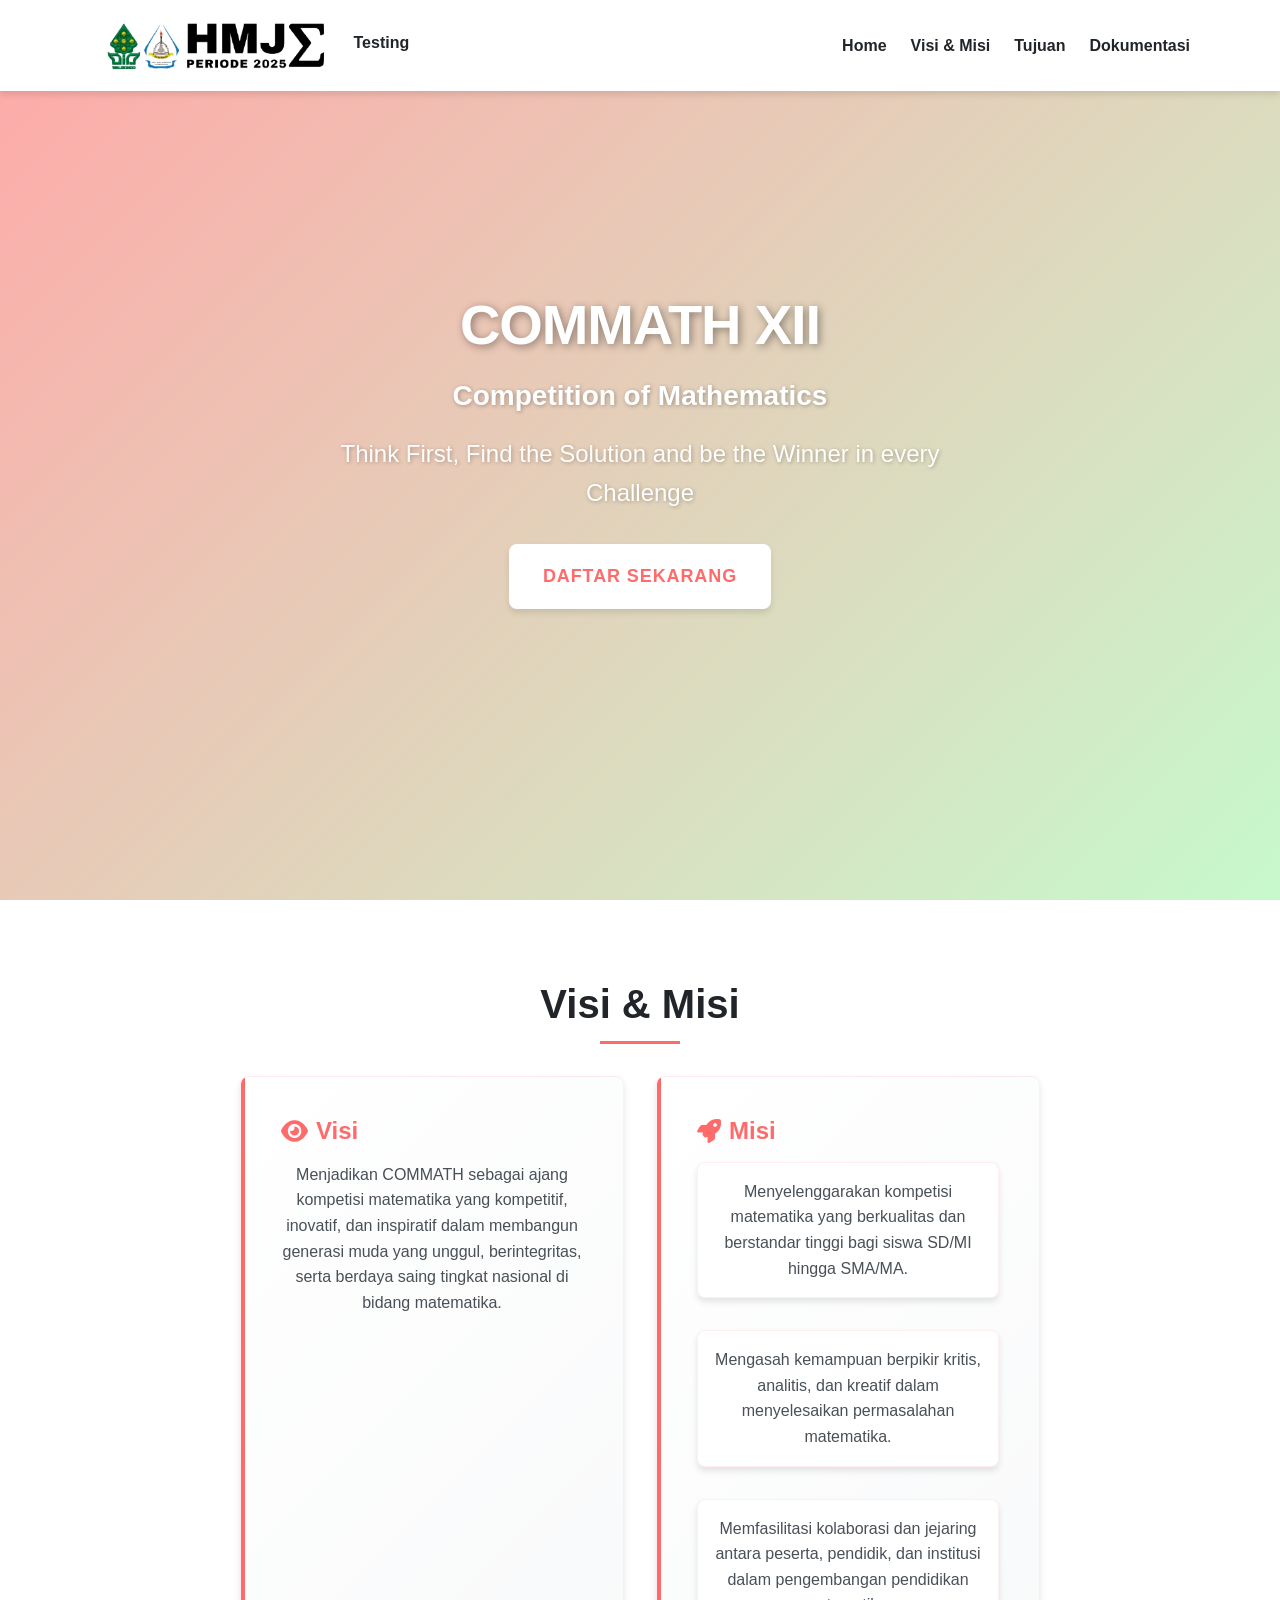
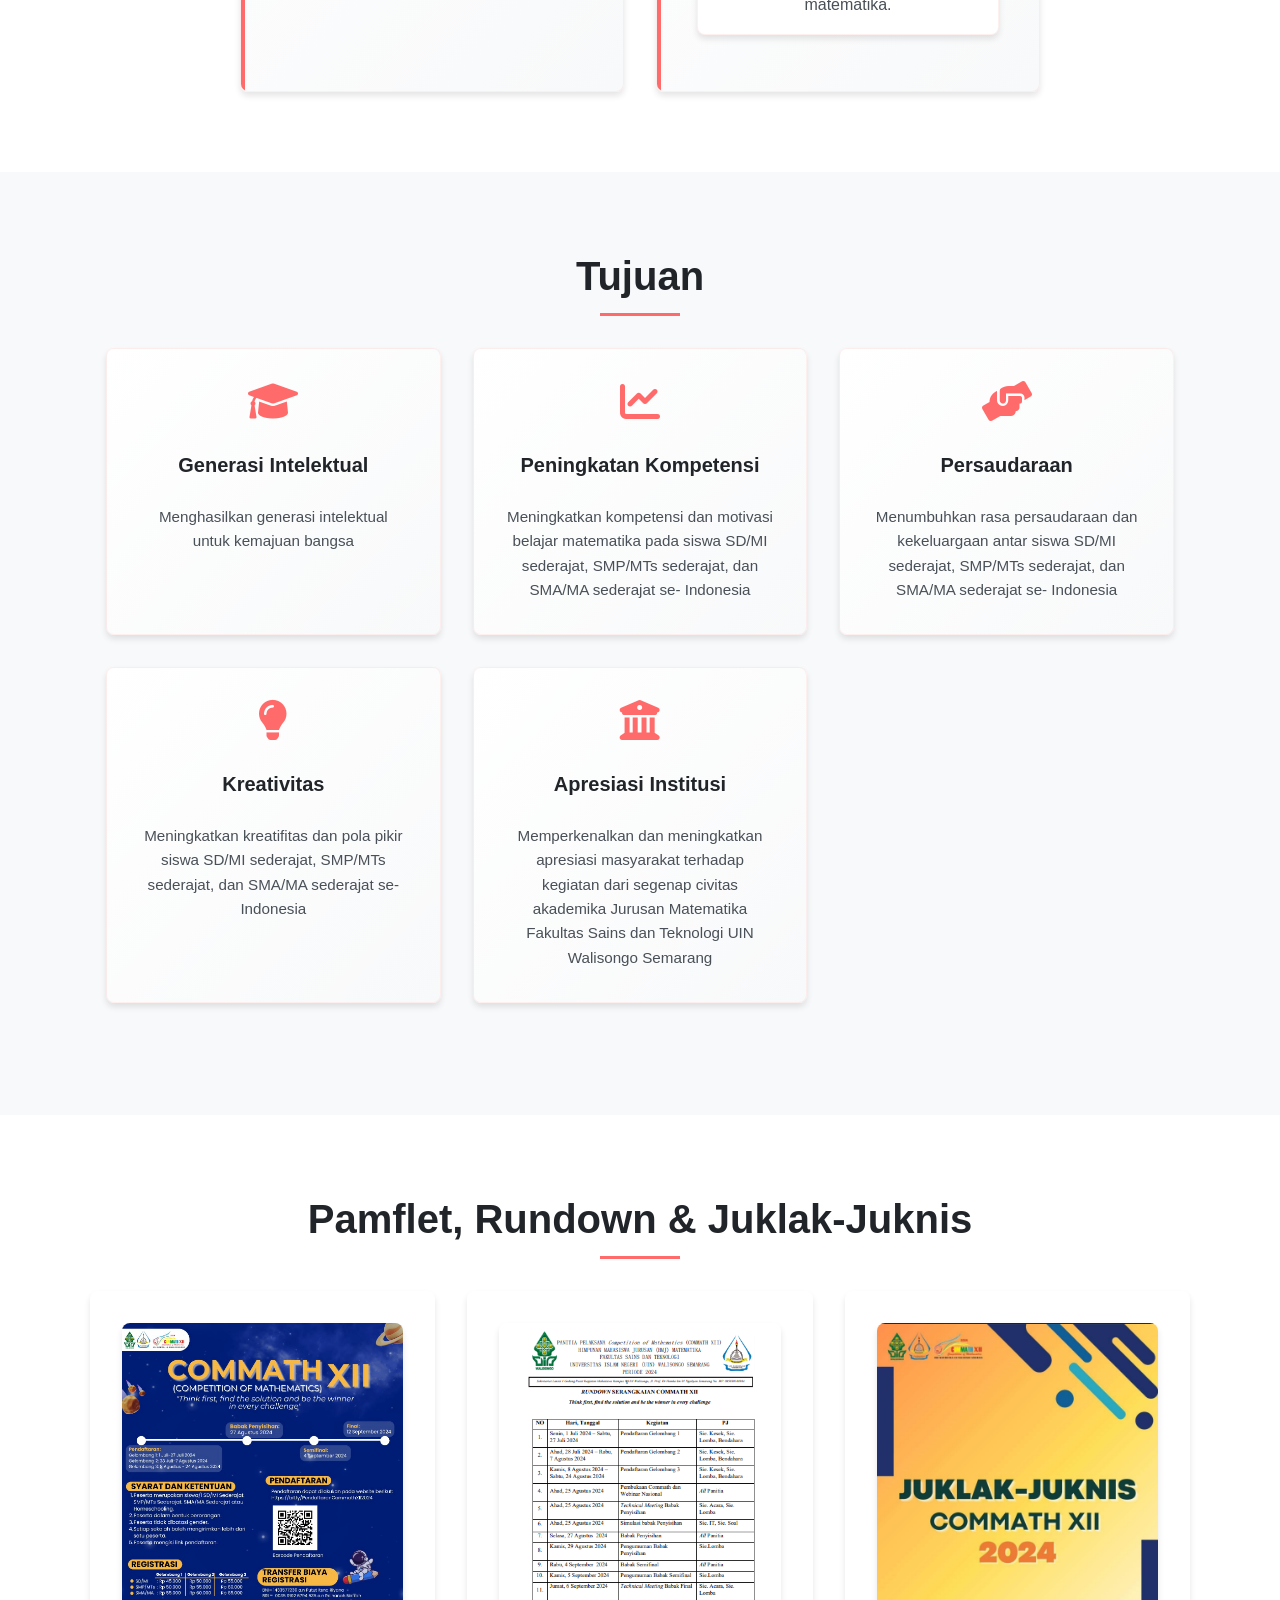
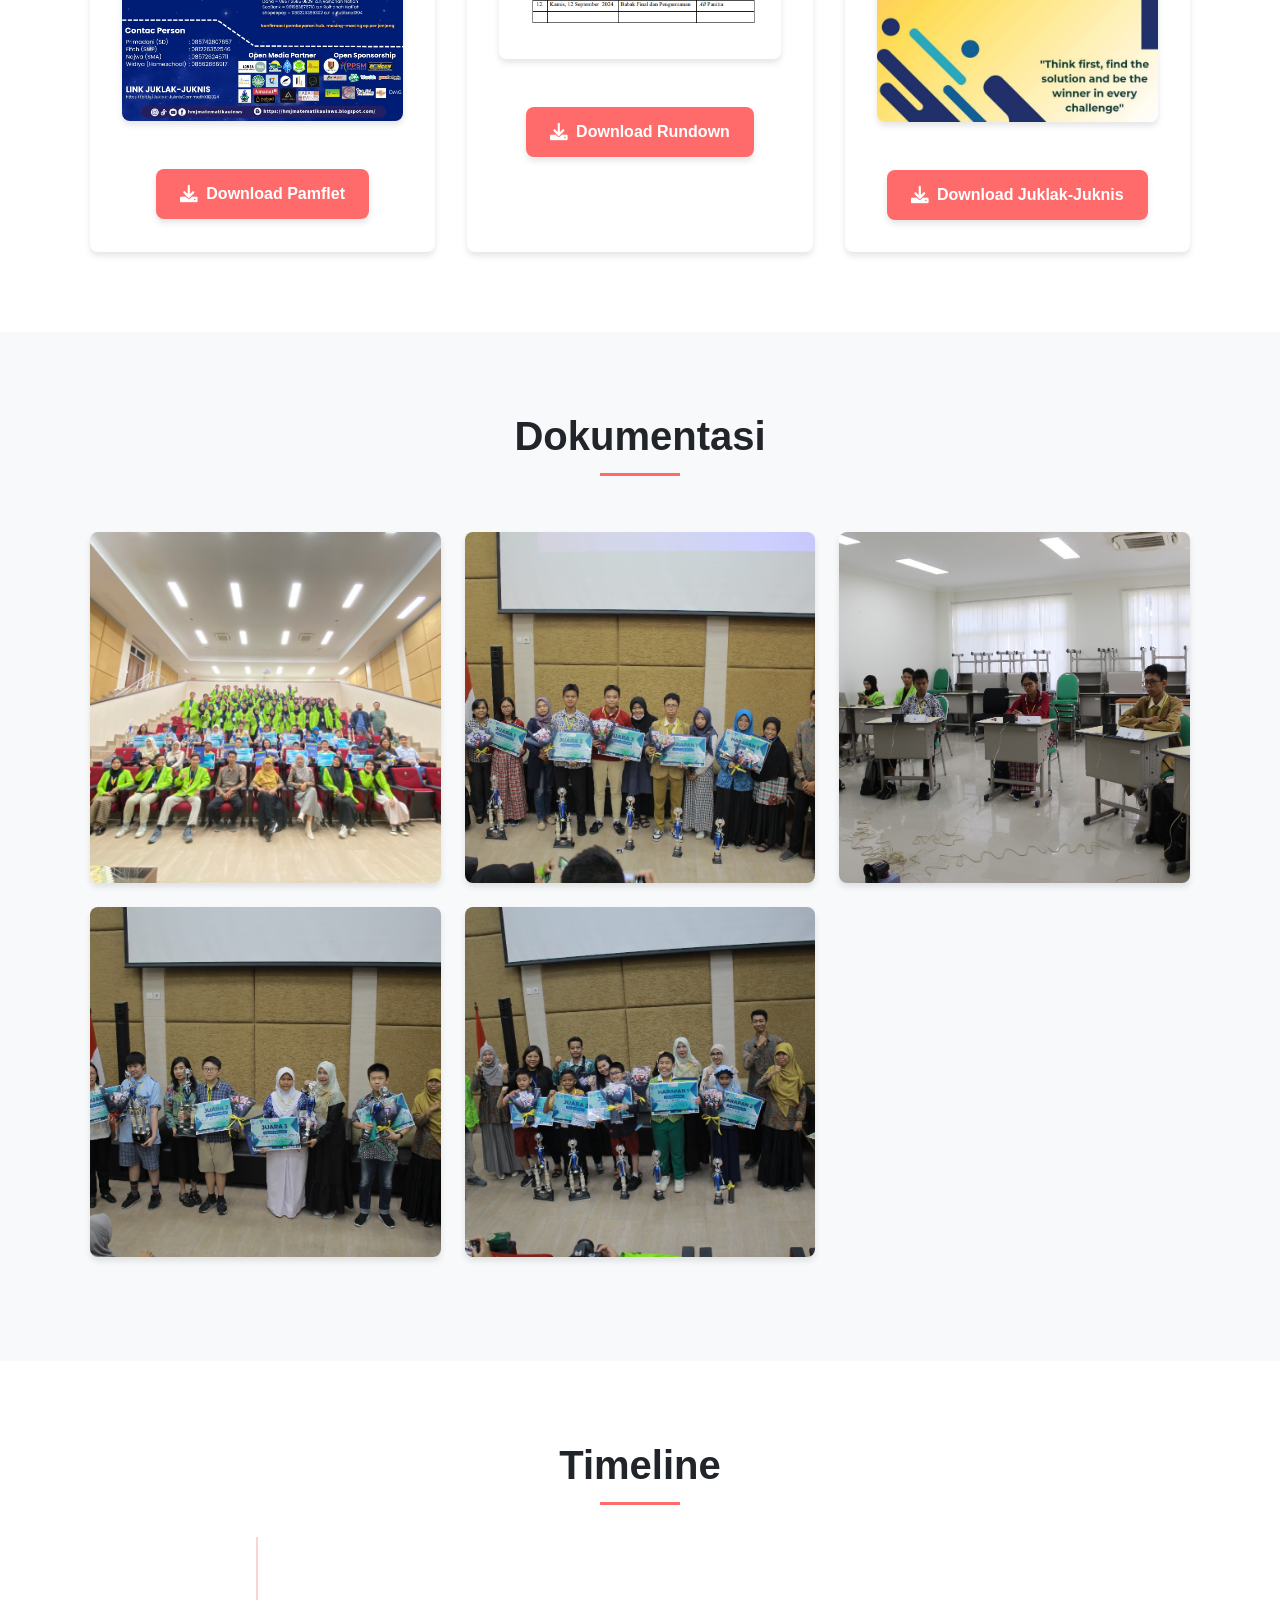
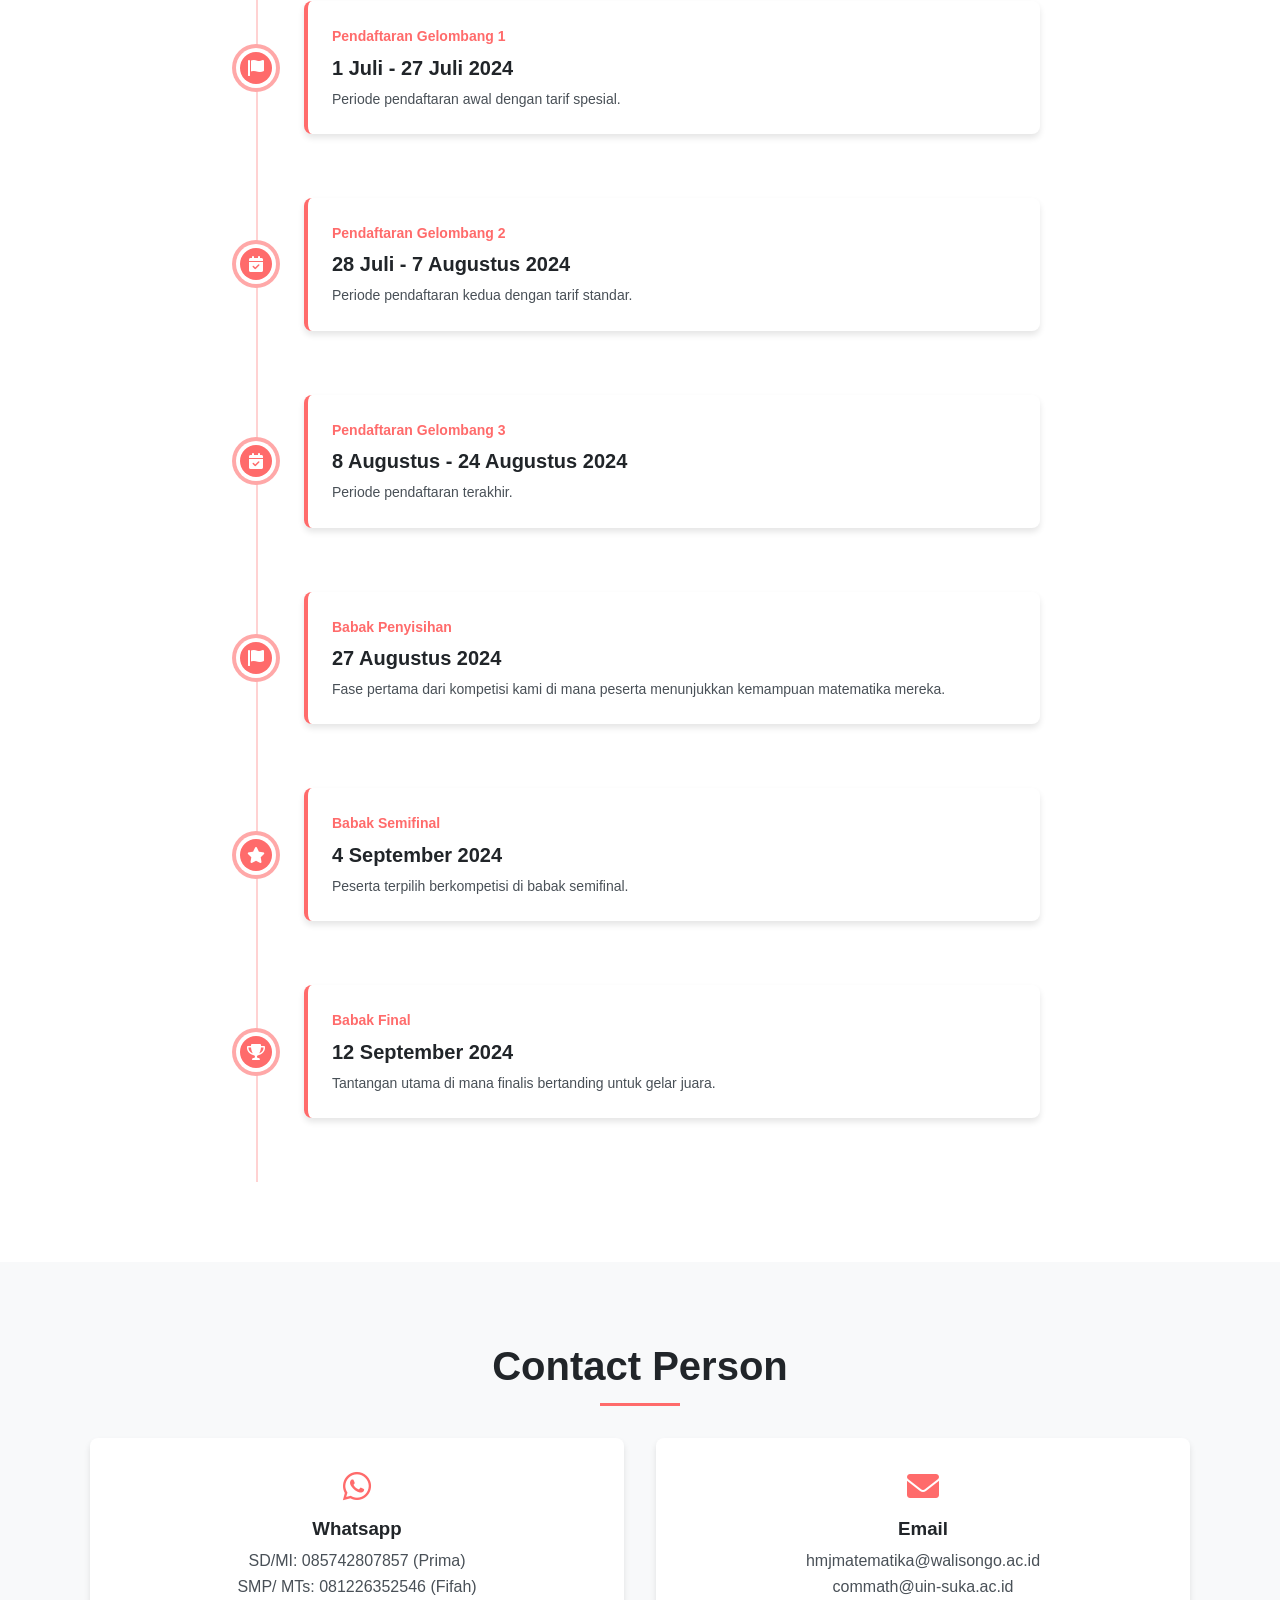
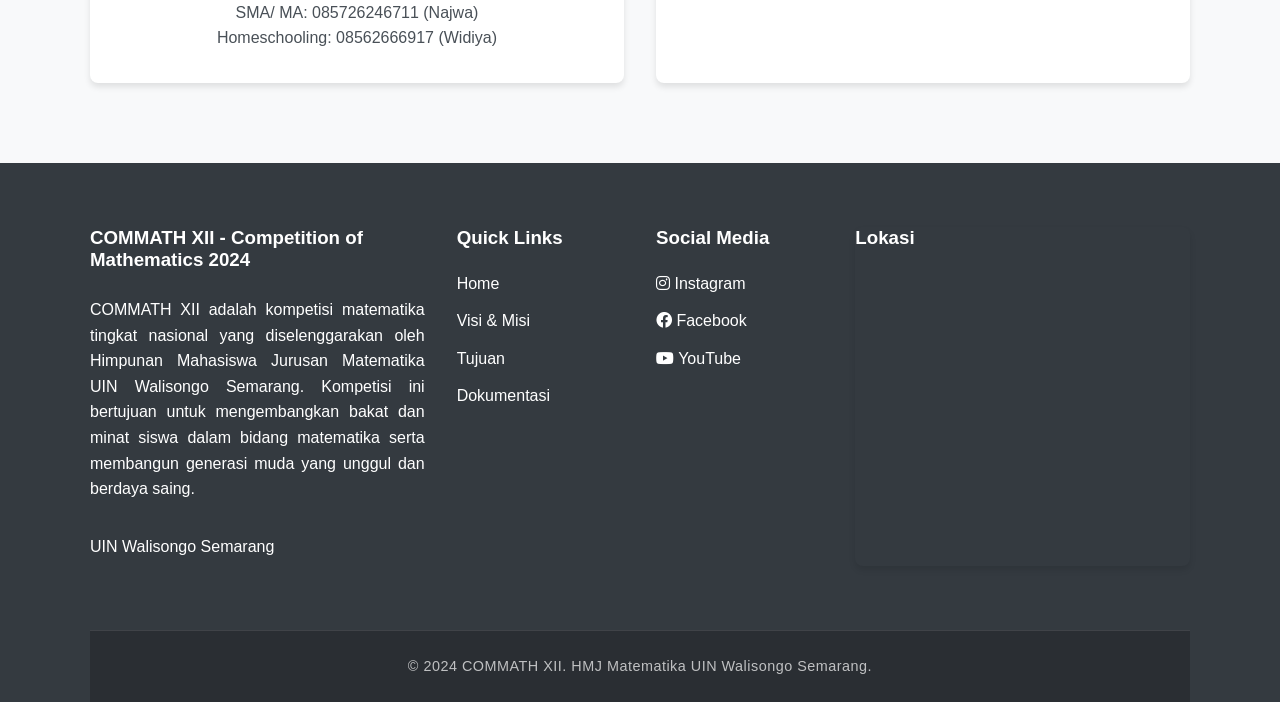
==== commit 396db9b2: "rubah testing" ====
--- a/index.html
+++ b/index.html
@@ -23,8 +23,8 @@
                 <a href="index.html">
                     <img src="images/HMJ_MATH_4-removebg-preview (1).png" alt="Race Logo" style="height: 7.5vh; width: 27.5vh;">
                 </a>
-                <a href="Index.html">
-                    <h4 class="logo-text" style="padding-top: 2.5%;">COMMATH XII 2024</h4>
+                <a href="index.html">
+                    <h4 class="logo-text" style="padding-top: 2.5%;">Testing</h4>
                 </a>
             </div>
 
